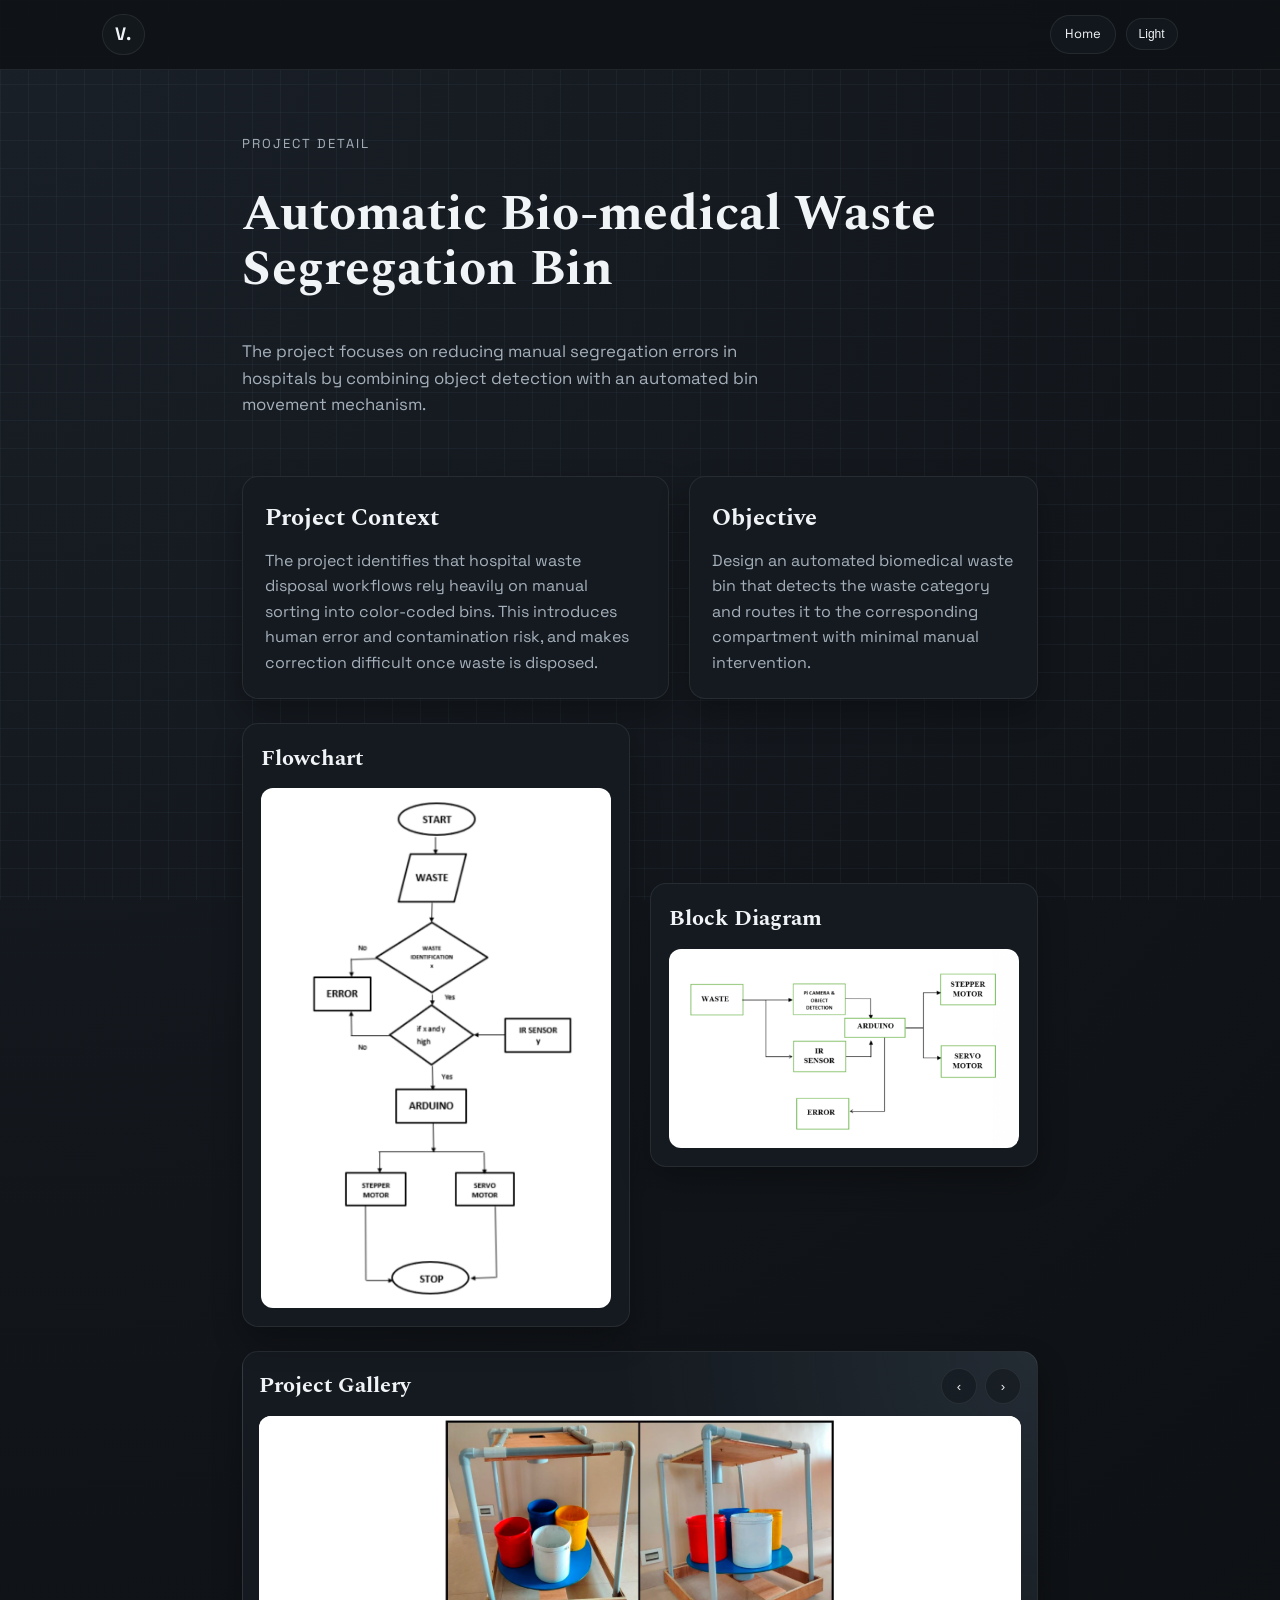
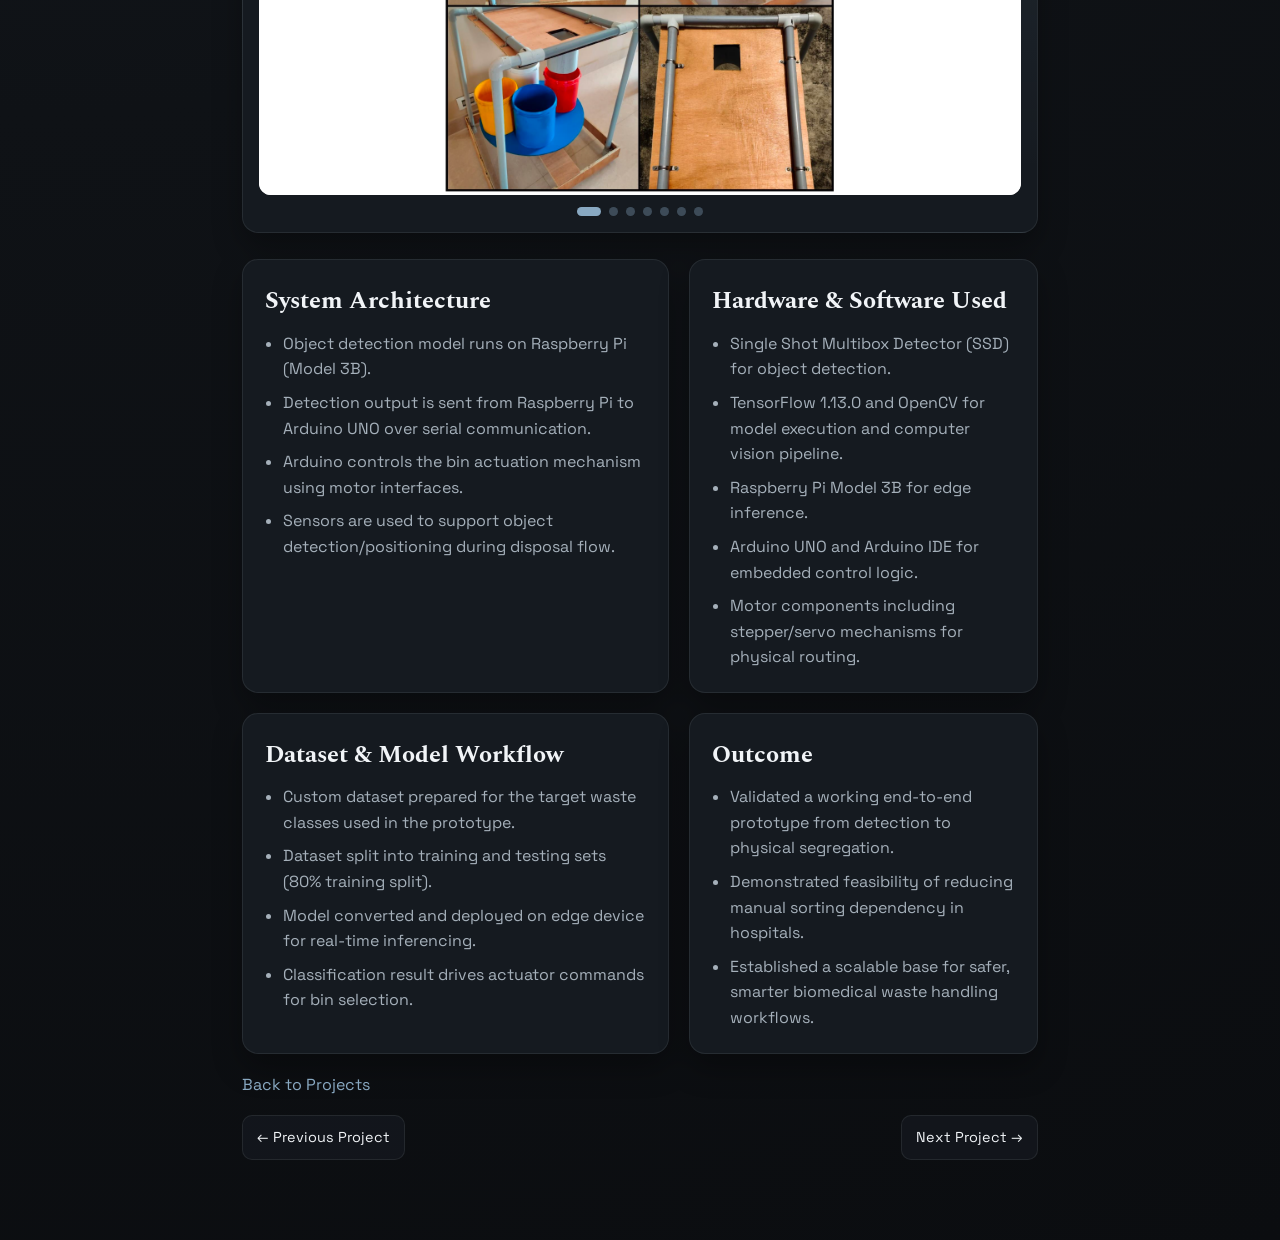
==== project-biomedical-waste.html @ ebedcdfe "Update image sources in biomedical waste project" ====
<!DOCTYPE html>
<html lang="en">
  <head>
    <meta charset="UTF-8" />
    <meta name="viewport" content="width=device-width, initial-scale=1" />
    <title>Automatic Bio-medical Waste Segregation Bin | Vyshak S P</title>
    <link rel="preconnect" href="https://fonts.googleapis.com" />
    <link rel="preconnect" href="https://fonts.gstatic.com" crossorigin />
    <link
      href="https://fonts.googleapis.com/css2?family=Space+Grotesk:wght@300;400;500;600;700&family=Spectral:wght@400;500;600&display=swap"
      rel="stylesheet"
    />
    <link rel="icon" type="image/svg+xml" href="favicon.svg?v=3" />
    <link rel="icon" type="image/png" href="favicon.png?v=3" />
    <link rel="stylesheet" href="styles.css" />
    <style>
      main {
        max-width: 1000px;
        margin: 0 auto;
      }

      .project-header {
        margin-top: 24px;
        display: grid;
        gap: 14px;
      }

      .project-nav-actions {
        display: flex;
        align-items: center;
        gap: 10px;
      }

      .project-home-btn {
        padding: 8px 14px;
        border-radius: 999px;
        border: 1px solid var(--line);
        background: rgba(21, 26, 32, 0.7);
        color: var(--ink);
        font-size: 13px;
      }

      .project-header h1 {
        font-family: "Spectral", serif;
        font-size: clamp(2rem, 4vw, 3.1rem);
        line-height: 1.12;
      }

      .project-grid {
        margin-top: 26px;
        display: grid;
        grid-template-columns: 1.1fr 0.9fr;
        gap: 20px;
      }

      .carousel-wrap {
        margin-top: 24px;
        background: var(--surface);
        border: 1px solid var(--line);
        border-radius: 16px;
        padding: 16px;
        box-shadow: 0 14px 30px rgba(0, 0, 0, 0.3);
        background-image: radial-gradient(circle at top right, rgba(137, 169, 194, 0.12), transparent 45%);
      }

      .carousel-head {
        display: flex;
        justify-content: space-between;
        align-items: center;
        gap: 10px;
        margin-bottom: 12px;
      }

      .carousel-head h2 {
        font-family: "Spectral", serif;
        font-size: 1.4rem;
      }

      .carousel-controls {
        display: flex;
        gap: 8px;
      }

      .carousel-btn {
        width: 36px;
        height: 36px;
        border-radius: 999px;
        border: 1px solid var(--line);
        background: rgba(21, 26, 32, 0.7);
        color: var(--ink);
        cursor: pointer;
        backdrop-filter: blur(6px);
      }

      .carousel-viewport {
        position: relative;
        overflow: hidden;
        border-radius: 12px;
        aspect-ratio: 968 / 482;
        background: #ffffff;
      }

      .carousel-track {
        display: flex;
        transition: transform 0.35s ease;
        will-change: transform;
        height: 100%;
      }

      .carousel-slide {
        min-width: 100%;
        margin: 0;
        height: 100%;
        background: #ffffff;
      }

      .carousel-slide img {
        width: 100%;
        height: 100%;
        display: block;
        object-fit: contain;
      }

      .carousel-dots {
        display: flex;
        justify-content: center;
        gap: 8px;
        margin-top: 12px;
      }

      .carousel-dot {
        width: 9px;
        height: 9px;
        border-radius: 999px;
        border: 0;
        background: rgba(137, 169, 194, 0.35);
        cursor: pointer;
      }

      .carousel-dot.is-active {
        width: 24px;
        background: var(--accent);
      }

      .project-panel {
        background: var(--surface);
        border: 1px solid var(--line);
        border-radius: 16px;
        padding: 22px;
        box-shadow: 0 14px 30px rgba(0, 0, 0, 0.3);
      }

      .project-panel h2 {
        font-family: "Spectral", serif;
        font-size: 1.5rem;
        margin-bottom: 10px;
      }

      .project-panel p,
      .project-panel li {
        color: var(--muted);
      }

      .project-panel ul {
        padding-left: 18px;
        display: grid;
        gap: 8px;
      }

      .diagram-wrap {
        margin-top: 24px;
        display: grid;
        grid-template-columns: 1fr 1fr;
        gap: 20px;
        align-items: start;
      }

      .diagram-card {
        background: var(--surface);
        border: 1px solid var(--line);
        border-radius: 16px;
        padding: 18px;
        box-shadow: 0 14px 30px rgba(0, 0, 0, 0.3);
      }

      .diagram-card.block-card {
        align-self: center;
      }

      .diagram-card h2 {
        font-family: "Spectral", serif;
        font-size: 1.35rem;
        margin-bottom: 12px;
      }

      .diagram-image {
        margin: 0;
        border-radius: 12px;
        overflow: hidden;
        border: 1px solid var(--line);
        background: #ffffff;
      }

      .diagram-image img {
        width: 100%;
        display: block;
        height: auto;
        object-fit: contain;
      }

      .back-link {
        display: inline-flex;
        margin-top: 18px;
        color: var(--accent);
      }

      .project-pager {
        margin-top: 18px;
        display: flex;
        justify-content: space-between;
        gap: 10px;
        flex-wrap: wrap;
      }

      .pager-btn {
        display: inline-flex;
        align-items: center;
        justify-content: center;
        padding: 10px 14px;
        border-radius: 10px;
        border: 1px solid var(--line);
        background: rgba(21, 26, 32, 0.72);
        color: var(--ink);
        font-size: 0.9rem;
      }

      body.light-theme .carousel-btn {
        background: #f3f8fd;
      }

      body.light-theme .project-home-btn {
        background: #f3f8fd;
        color: #1c2733;
      }

      body.light-theme .pager-btn {
        background: #f3f8fd;
        color: #1c2733;
      }

      @media (max-width: 900px) {
        .project-grid {
          grid-template-columns: 1fr;
        }

        .diagram-wrap {
          grid-template-columns: 1fr;
        }

        .diagram-card.block-card {
          align-self: auto;
        }
      }
    </style>
  </head>
  <body>
    <header class="site-header">
      <nav class="navbar">
        <a class="logo" href="index.html#projects" aria-label="Back to projects">V.</a>
        <div class="project-nav-actions">
          <a class="project-home-btn" href="index.html#home">Home</a>
          <button id="theme-toggle" class="theme-toggle" type="button" aria-label="Toggle theme">Light</button>
        </div>
      </nav>
    </header>

    <main>
      <section class="project-header">
        <p class="eyebrow">Project Detail</p>
        <h1>Automatic Bio-medical Waste Segregation Bin</h1>
        <p class="tagline">
          The project focuses on reducing manual segregation errors in hospitals
          by combining object detection with an automated bin movement mechanism.
        </p>
      </section>

      <section class="project-grid">
        <article class="project-panel">
          <h2>Project Context</h2>
          <p>
            The project identifies that hospital waste disposal workflows rely heavily on manual sorting
            into color-coded bins. This introduces human error and contamination risk, and makes
            correction difficult once waste is disposed.
          </p>
        </article>

        <article class="project-panel">
          <h2>Objective</h2>
          <p>
            Design an automated biomedical waste bin that detects the waste category and routes it to
            the corresponding compartment with minimal manual intervention.
          </p>
        </article>
      </section>

      <section class="diagram-wrap" aria-label="Flowchart and block diagram">
        <article class="diagram-card">
          <h2>Flowchart</h2>
          <figure class="diagram-image">
            <img src="flowchart.png" alt="Flowchart of biomedical waste segregation workflow" />
          </figure>
        </article>

        <article class="diagram-card block-card">
          <h2>Block Diagram</h2>
          <figure class="diagram-image">
            <img src="blockdiagram.png" alt="Block diagram of biomedical waste segregation system" />
          </figure>
        </article>
      </section>

      <section class="carousel-wrap" aria-label="Project photo carousel">
        <div class="carousel-head">
          <h2>Project Gallery</h2>
          <div class="carousel-controls">
            <button class="carousel-btn" id="carousel-prev" type="button" aria-label="Previous photo">
              &#8249;
            </button>
            <button class="carousel-btn" id="carousel-next" type="button" aria-label="Next photo">
              &#8250;
            </button>
          </div>
        </div>
        <div class="carousel-viewport">
          <div class="carousel-track" id="carousel-track">
            <figure class="carousel-slide">
              <img src="img1.png" alt="Biomedical waste segregation project image 1" />
            </figure>
            <figure class="carousel-slide">
              <img src="img2.png" alt="Biomedical waste segregation project image 2" />
            </figure>
            <figure class="carousel-slide">
              <img src="img3.png" alt="Biomedical waste segregation project image 3" />
            </figure>
            <figure class="carousel-slide">
              <img src="img4.png" alt="Biomedical waste segregation project image 4" />
            </figure>
            <figure class="carousel-slide">
              <img src="img5.png" alt="Biomedical waste segregation project image 5" />
            </figure>
            <figure class="carousel-slide">
              <img src="img6.png" alt="Biomedical waste segregation project image 6" />
            </figure>
            <figure class="carousel-slide">
              <img src="img7.png" alt="Biomedical waste segregation project image 7" />
            </figure>
          </div>
        </div>
        <div class="carousel-dots" id="carousel-dots"></div>
      </section>

      <section class="project-grid">

        <article class="project-panel">
          <h2>System Architecture</h2>
          <ul>
            <li>Object detection model runs on Raspberry Pi (Model 3B).</li>
            <li>Detection output is sent from Raspberry Pi to Arduino UNO over serial communication.</li>
            <li>Arduino controls the bin actuation mechanism using motor interfaces.</li>
            <li>Sensors are used to support object detection/positioning during disposal flow.</li>
          </ul>
        </article>

        <article class="project-panel">
          <h2>Hardware & Software Used</h2>
          <ul>
            <li>Single Shot Multibox Detector (SSD) for object detection.</li>
            <li>TensorFlow 1.13.0 and OpenCV for model execution and computer vision pipeline.</li>
            <li>Raspberry Pi Model 3B for edge inference.</li>
            <li>Arduino UNO and Arduino IDE for embedded control logic.</li>
            <li>Motor components including stepper/servo mechanisms for physical routing.</li>
          </ul>
        </article>

        <article class="project-panel">
          <h2>Dataset & Model Workflow</h2>
          <ul>
            <li>Custom dataset prepared for the target waste classes used in the prototype.</li>
            <li>Dataset split into training and testing sets (80% training split).</li>
            <li>Model converted and deployed on edge device for real-time inferencing.</li>
            <li>Classification result drives actuator commands for bin selection.</li>
          </ul>
        </article>

        <article class="project-panel">
          <h2>Outcome</h2>
          <ul>
            <li>Validated a working end-to-end prototype from detection to physical segregation.</li>
            <li>Demonstrated feasibility of reducing manual sorting dependency in hospitals.</li>
            <li>Established a scalable base for safer, smarter biomedical waste handling workflows.</li>
          </ul>
        </article>
      </section>

      <a class="back-link" href="index.html#projects">Back to Projects</a>
      <div class="project-pager">
        <a class="pager-btn" href="index.html#projects">&#8592; Previous Project</a>
        <a class="pager-btn" href="project-single-window-portal.html">Next Project &#8594;</a>
      </div>
    </main>
    <script>
      const root = document.body;
      const themeToggle = document.getElementById("theme-toggle");
      const storageKey = "site-theme";
      const savedTheme = localStorage.getItem(storageKey);

      if (savedTheme === "light") {
        root.classList.add("light-theme");
      }

      function updateThemeLabel() {
        const isLight = root.classList.contains("light-theme");
        themeToggle.textContent = isLight ? "Dark" : "Light";
      }

      themeToggle.addEventListener("click", () => {
        root.classList.toggle("light-theme");
        localStorage.setItem(storageKey, root.classList.contains("light-theme") ? "light" : "dark");
        updateThemeLabel();
      });

      updateThemeLabel();

      const track = document.getElementById("carousel-track");
      const viewport = document.querySelector(".carousel-viewport");
      const slides = Array.from(track.children);
      const dotsRoot = document.getElementById("carousel-dots");
      const prevBtn = document.getElementById("carousel-prev");
      const nextBtn = document.getElementById("carousel-next");
      let index = 0;
      let autoTimer;
      const AUTOPLAY_MS = 3200;

      slides.forEach((_, i) => {
        const dot = document.createElement("button");
        dot.className = "carousel-dot" + (i === 0 ? " is-active" : "");
        dot.type = "button";
        dot.setAttribute("aria-label", "Go to slide " + (i + 1));
        dot.addEventListener("click", () => goTo(i));
        dotsRoot.appendChild(dot);
      });

      const dots = Array.from(dotsRoot.children);

      function goTo(i) {
        index = (i + slides.length) % slides.length;
        track.style.transform = "translateX(" + index * -100 + "%)";
        dots.forEach((d, di) => d.classList.toggle("is-active", di === index));
      }

      prevBtn.addEventListener("click", () => goTo(index - 1));
      nextBtn.addEventListener("click", () => goTo(index + 1));

      function stopAutoplay() {
        if (autoTimer) {
          clearInterval(autoTimer);
          autoTimer = null;
        }
      }

      function startAutoplay() {
        stopAutoplay();
        autoTimer = setInterval(() => goTo(index + 1), AUTOPLAY_MS);
      }

      viewport.addEventListener("mouseenter", stopAutoplay);
      viewport.addEventListener("mouseleave", startAutoplay);
      viewport.addEventListener("touchstart", stopAutoplay, { passive: true });
      viewport.addEventListener("touchend", startAutoplay, { passive: true });
      document.addEventListener("visibilitychange", () => {
        if (document.hidden) {
          stopAutoplay();
        } else {
          startAutoplay();
        }
      });

      startAutoplay();
    </script>
  </body>
</html>
---- styles.css ----
:root {
  color-scheme: dark;
  --bg: #0f1216;
  --surface: #151a20;
  --ink: #f1f4f7;
  --muted: #a5b0ba;
  --accent: #89a9c2;
  --accent-soft: #1f2832;
  --line: rgba(241, 244, 247, 0.08);
  --shadow: 0 22px 60px rgba(0, 0, 0, 0.45);
  --radius: 20px;
}

* {
  box-sizing: border-box;
  margin: 0;
  padding: 0;
}

html {
  scroll-padding-top: 40px;
}

body {
  font-family: "Space Grotesk", sans-serif;
  background: radial-gradient(circle at top left, #1a2028 0%, #0f1216 55%, #0b0d10 100%);
  color: var(--ink);
  line-height: 1.6;
}

body::before {
  content: "";
  position: fixed;
  inset: 0;
  background-image: linear-gradient(rgba(137, 169, 194, 0.06) 1px, transparent 1px),
    linear-gradient(90deg, rgba(137, 169, 194, 0.06) 1px, transparent 1px);
  background-size: 28px 28px;
  pointer-events: none;
  z-index: -1;
}

a {
  color: inherit;
  text-decoration: none;
}

img {
  max-width: 100%;
  height: auto;
}

.site-header {
  position: sticky;
  top: 0;
  z-index: 10;
  background: rgba(15, 18, 22, 0.85);
  backdrop-filter: blur(14px);
  border-bottom: 1px solid var(--line);
}

.navbar {
  display: flex;
  align-items: center;
  justify-content: space-between;
  padding: 14px 8vw;
  gap: 16px;
}

.logo {
  font-weight: 700;
  font-size: 18px;
  letter-spacing: 1px;
  padding: 5px 12px;
  border: 1px solid var(--line);
  border-radius: 999px;
  background: rgba(21, 26, 32, 0.9);
}

.nav-actions {
  display: flex;
  align-items: center;
  gap: 10px;
}

.nav-links {
  display: flex;
  gap: 18px;
  font-size: 13px;
  color: var(--muted);
}

.nav-links a {
  padding: 4px 8px;
  border-radius: 8px;
  transition: color 0.2s ease;
}

.nav-links a:hover {
  color: var(--ink);
}

.nav-links a.is-active {
  color: var(--ink);
  background: rgba(137, 169, 194, 0.18);
  box-shadow: 0 6px 18px rgba(0, 0, 0, 0.18);
}

.nav-cta {
  padding: 8px 14px;
  border-radius: 999px;
  background: #f1f4f7;
  color: #0f1216;
  font-size: 13px;
}

.nav-cta.is-active {
  box-shadow: 0 0 0 2px rgba(137, 169, 194, 0.45), 0 8px 20px rgba(0, 0, 0, 0.3);
}

.menu-toggle {
  display: none;
  width: 42px;
  height: 42px;
  border-radius: 12px;
  border: 1px solid var(--line);
  background: rgba(21, 26, 32, 0.7);
  color: var(--ink);
  padding: 0;
  cursor: pointer;
  align-items: center;
  justify-content: center;
  flex-direction: column;
  gap: 5px;
}

.menu-toggle .bar {
  width: 18px;
  height: 2px;
  border-radius: 99px;
  background: currentColor;
}

.navbar.menu-open .menu-toggle .bar:nth-child(1) {
  transform: translateY(7px) rotate(45deg);
}

.navbar.menu-open .menu-toggle .bar:nth-child(2) {
  opacity: 0;
}

.navbar.menu-open .menu-toggle .bar:nth-child(3) {
  transform: translateY(-7px) rotate(-45deg);
}

.theme-toggle {
  padding: 8px 12px;
  border-radius: 999px;
  border: 1px solid var(--line);
  background: rgba(21, 26, 32, 0.7);
  color: var(--ink);
  font-size: 12px;
  cursor: pointer;
}

main {
  padding: 40px 8vw 80px;
}

.hero {
  grid-template-columns: repeat(2, minmax(0, 1fr));
  gap: 48px;
  align-items: center;
  min-height: 70vh;
  padding-top: 40px;
  display: grid;
}

.eyebrow {
  font-size: 13px;
  text-transform: uppercase;
  letter-spacing: 2px;
  color: var(--muted);
  margin-bottom: 18px;
}

.hero h1 {
  font-size: clamp(2.6rem, 4vw, 3.8rem);
  line-height: 1.1;
  font-weight: 600;
}

.hero h1 span {
  display: block;
  font-size: 1.1rem;
  font-weight: 400;
  color: var(--muted);
  margin-top: 14px;
}

.tagline {
  margin: 26px 0 32px;
  font-size: 1.05rem;
  color: var(--muted);
  max-width: 520px;
}

.cta-row {
  display: flex;
  gap: 14px;
  margin-bottom: 32px;
}

.primary-btn,
.ghost-btn {
  padding: 12px 22px;
  border-radius: 12px;
  font-weight: 500;
  transition: transform 0.2s ease, box-shadow 0.2s ease;
}

.primary-btn {
  background: var(--accent);
  color: #0f1216;
  box-shadow: 0 14px 32px rgba(137, 169, 194, 0.25);
}

.primary-btn:hover,
.ghost-btn:hover {
  transform: translateY(-2px);
}

.ghost-btn {
  border: 1px solid var(--line);
  background: rgba(21, 26, 32, 0.7);
  color: var(--ink);
}

.hero-metrics {
  display: grid;
  grid-template-columns: repeat(3, minmax(0, 1fr));
  gap: 18px;
  margin-top: 24px;
}

.hero-metrics > div {
  padding: 16px 18px;
  border-radius: 16px;
  background: rgba(21, 26, 32, 0.85);
  border: 1px solid var(--line);
  box-shadow: 0 12px 26px rgba(0, 0, 0, 0.35);
}

.hero-metrics h3 {
  font-size: 1.3rem;
  margin-bottom: 6px;
}

.hero-metrics p {
  font-size: 0.88rem;
  color: var(--muted);
}

.hero-visual {
  position: relative;
  display: grid;
  place-items: center;
}

.hero-photo {
  width: min(420px, 90%);
  aspect-ratio: 3 / 4;
  border-radius: 36px;
  overflow: hidden;
  position: relative;
  z-index: 1;
  box-shadow: var(--shadow);
  border: 1px solid var(--line);
  animation: float 6s ease-in-out infinite;
}

.hero-photo::after {
  content: "";
  position: absolute;
  inset: 0;
  background: linear-gradient(180deg, rgba(15, 18, 22, 0) 35%, rgba(15, 18, 22, 0.55) 100%);
  pointer-events: none;
}

.hero-photo img {
  width: 100%;
  height: 100%;
  object-fit: cover;
  display: block;
  filter: saturate(1.05);
}

.hero-grid {
  position: absolute;
  inset: 0;
  border-radius: 40px;
  border: 1px dashed rgba(137, 169, 194, 0.25);
  transform: rotate(-3deg);
}

.section {
  margin-top: 90px;
  padding-top: 22px;
  border-top: 1px solid rgba(137, 169, 194, 0.08);
}

section[id] {
  scroll-margin-top: 40px;
}

.section-title {
  display: flex;
  flex-direction: column;
  gap: 10px;
  margin-bottom: 32px;
  position: relative;
}

.section-title p {
  text-transform: uppercase;
  letter-spacing: 2px;
  font-size: 12px;
  color: var(--muted);
}

.section-title h2 {
  font-family: "Spectral", serif;
  font-size: clamp(1.8rem, 2.7vw, 2.5rem);
}

.section-title::after {
  content: "";
  width: 80px;
  height: 3px;
  border-radius: 999px;
  background: linear-gradient(90deg, var(--accent), transparent);
}

.about-content {
  display: grid;
  gap: 20px;
  max-width: 760px;
  color: var(--muted);
}

.timeline {
  display: grid;
  gap: 18px;
}

.timeline-item {
  padding: 18px 22px;
  border-radius: 16px;
  background: var(--surface);
  border: 1px solid var(--line);
}

.timeline-item h3 {
  font-size: 1.1rem;
}

.timeline-item p {
  color: var(--muted);
}

.timeline-item span {
  font-size: 0.9rem;
  color: var(--muted);
}

.cards {
  display: grid;
  grid-template-columns: repeat(auto-fit, minmax(240px, 1fr));
  gap: 20px;
}

.card {
  background: var(--surface);
  padding: 24px;
  border-radius: var(--radius);
  border: 1px solid var(--line);
  box-shadow: 0 14px 30px rgba(0, 0, 0, 0.35);
  display: grid;
  gap: 14px;
  transition: transform 0.25s ease, box-shadow 0.25s ease;
  position: relative;
  overflow: hidden;
}

.card.highlight {
  border-color: var(--line);
}

.card::before {
  content: "";
  position: absolute;
  top: 0;
  left: 0;
  width: 100%;
  height: 4px;
  background: linear-gradient(90deg, rgba(137, 169, 194, 0.8), transparent);
}

.card:hover {
  transform: translateY(-6px);
  box-shadow: 0 22px 40px rgba(0, 0, 0, 0.4);
}

.card-subtitle {
  color: var(--muted);
  font-size: 0.95rem;
}

.card ul {
  display: grid;
  gap: 10px;
  padding-left: 18px;
  color: var(--muted);
}

.skills-grid {
  display: grid;
  grid-template-columns: repeat(auto-fit, minmax(260px, 1fr));
  gap: 28px;
}

.skill-group h3 {
  margin-bottom: 16px;
}

.skill {
  display: grid;
  gap: 8px;
  margin-bottom: 14px;
}

.skill span {
  font-size: 0.9rem;
}

.bar {
  width: 100%;
  height: 8px;
  border-radius: 999px;
  background: rgba(137, 169, 194, 0.18);
  overflow: hidden;
}

.bar span {
  display: block;
  height: 100%;
  background: linear-gradient(90deg, #89a9c2, #d0e3f3);
  border-radius: 999px;
}

.skill-chip {
  padding: 10px 16px;
  border-radius: 999px;
  border: 1px solid var(--line);
  background: rgba(21, 26, 32, 0.7);
  margin-bottom: 10px;
  display: inline-flex;
  align-items: center;
}

.tags {
  display: flex;
  gap: 10px;
  flex-wrap: wrap;
}

.tags span {
  background: rgba(137, 169, 194, 0.16);
  color: var(--accent);
  padding: 6px 12px;
  border-radius: 999px;
  font-size: 0.8rem;
}

.project-link {
  display: inline-flex;
  justify-content: center;
  align-items: center;
  width: fit-content;
  margin-top: 6px;
  padding: 8px 12px;
  border-radius: 10px;
  border: 1px solid var(--line);
  background: rgba(21, 26, 32, 0.72);
  color: var(--ink);
  font-size: 0.86rem;
  font-weight: 500;
}

.project-link:hover {
  transform: translateY(-1px);
}

.achievements .achievement-grid {
  display: grid;
  grid-template-columns: repeat(auto-fit, minmax(220px, 1fr));
  gap: 16px;
}

.achievement {
  padding: 18px 20px;
  background: var(--surface);
  border-radius: 14px;
  border: 1px solid var(--line);
  transition: transform 0.25s ease, box-shadow 0.25s ease;
  position: relative;
  overflow: hidden;
  text-align: center;
  display: grid;
  place-items: center;
}

.achievement::after {
  content: "";
  position: absolute;
  inset: 0;
  background: radial-gradient(circle at top right, rgba(137, 169, 194, 0.15), transparent 55%);
  pointer-events: none;
}

.achievement:hover {
  transform: translateY(-4px);
  box-shadow: 0 18px 36px rgba(0, 0, 0, 0.45);
}

.contact-card {
  display: grid;
  grid-template-columns: repeat(auto-fit, minmax(240px, 1fr));
  gap: 20px;
  padding: 26px;
  border-radius: var(--radius);
  background: var(--surface);
  border: 1px solid var(--line);
  box-shadow: 0 16px 40px rgba(0, 0, 0, 0.45);
}

.contact-card > div {
  display: grid;
  align-content: start;
  gap: 6px;
}

.contact-card a {
  color: var(--accent);
}

.contact-card .download-btn {
  display: inline-flex;
  margin-top: 12px;
  color: #0f1216;
}

.contact-note {
  background: rgba(137, 169, 194, 0.12);
  padding: 18px;
  border-radius: 16px;
}

.site-footer {
  padding: 30px 8vw 50px;
  color: var(--muted);
  font-size: 0.9rem;
}

body.light-theme {
  color-scheme: light;
  --bg: #eef3fa;
  --surface: #ffffff;
  --ink: #1c2733;
  --muted: #596b7d;
  --accent: #5f8fb7;
  --accent-soft: #d7e5f2;
  --line: rgba(28, 39, 51, 0.12);
  --shadow: 0 18px 44px rgba(18, 30, 42, 0.14);
  background: radial-gradient(circle at top left, #d6e5f3 0%, #eef3fa 60%, #f7faff 100%);
}

body.light-theme::before {
  background-image: linear-gradient(rgba(28, 39, 51, 0.045) 1px, transparent 1px),
    linear-gradient(90deg, rgba(28, 39, 51, 0.045) 1px, transparent 1px);
}

body.light-theme .site-header {
  background: rgba(245, 250, 255, 0.9);
}

body.light-theme .logo {
  background: #ffffff;
}

body.light-theme .nav-cta {
  background: #1f4f78;
  color: #f7fbff;
}

body.light-theme .nav-links a.is-active {
  background: rgba(31, 79, 120, 0.16);
  box-shadow: 0 8px 18px rgba(31, 79, 120, 0.14);
}

body.light-theme .nav-cta.is-active {
  box-shadow: 0 0 0 2px rgba(31, 79, 120, 0.35), 0 8px 20px rgba(31, 79, 120, 0.2);
}

body.light-theme .theme-toggle {
  background: rgba(255, 255, 255, 0.85);
  color: #1c2733;
}

body.light-theme .menu-toggle {
  background: rgba(255, 255, 255, 0.85);
  color: #1c2733;
}

body.light-theme .primary-btn {
  background: #4f81ab;
  color: #ffffff;
  box-shadow: 0 14px 28px rgba(39, 84, 122, 0.24);
}

body.light-theme .contact-card .download-btn {
  color: #ffffff;
}

body.light-theme .ghost-btn {
  background: #ffffff;
}

body.light-theme .skill-chip {
  background: #f6fafe;
}

body.light-theme .bar {
  background: #d7e3f1;
}

body.light-theme .bar span {
  background: linear-gradient(90deg, #2f6ea8, #5e9cd4);
}

body.light-theme .project-link {
  background: #f3f8fd;
}

body.light-theme .hero-photo::after {
  background: linear-gradient(180deg, rgba(238, 243, 250, 0) 35%, rgba(238, 243, 250, 0.45) 100%);
}

body.light-theme .navbar.menu-open .nav-links {
  background: rgba(255, 255, 255, 0.92);
}

body.light-theme .hero-metrics > div {
  background: rgba(255, 255, 255, 0.88);
  border-color: rgba(28, 39, 51, 0.14);
  box-shadow: 0 12px 24px rgba(30, 48, 66, 0.12);
}

@keyframes float {
  0%,
  100% {
    transform: translateY(0);
  }
  50% {
    transform: translateY(-10px);
  }
}

@keyframes fadeUp {
  0% {
    opacity: 0;
    transform: translateY(24px);
  }
  100% {
    opacity: 1;
    transform: translateY(0);
  }
}

@keyframes slideIn {
  0% {
    opacity: 0;
    transform: translateX(28px);
  }
  100% {
    opacity: 1;
    transform: translateX(0);
  }
}

.animate-section {
  animation: fadeUp 0.9s ease both;
}

.hero-content {
  animation: fadeUp 0.9s ease both;
}

.hero-visual {
  animation: slideIn 1.1s ease both;
}

.animate-section:nth-of-type(1) {
  animation-delay: 0.05s;
}

.animate-section:nth-of-type(2) {
  animation-delay: 0.15s;
}

.animate-section:nth-of-type(3) {
  animation-delay: 0.25s;
}

.animate-section:nth-of-type(4) {
  animation-delay: 0.35s;
}

.animate-section:nth-of-type(5) {
  animation-delay: 0.45s;
}

.animate-section:nth-of-type(6) {
  animation-delay: 0.55s;
}

.animate-section:nth-of-type(7) {
  animation-delay: 0.65s;
}

.animate-section:nth-of-type(8) {
  animation-delay: 0.75s;
}

.animate-section:nth-of-type(9) {
  animation-delay: 0.85s;
}

.animate-section:nth-of-type(10) {
  animation-delay: 0.95s;
}

@media (prefers-reduced-motion: reduce) {
  * {
    animation: none !important;
    transition: none !important;
    scroll-behavior: auto !important;
  }
}

@media (max-width: 960px) {
  .navbar {
    flex-wrap: wrap;
    justify-content: center;
  }

  .nav-links {
    flex-wrap: wrap;
    justify-content: center;
  }

  .nav-actions {
    width: 100%;
    justify-content: center;
  }

  .hero {
    grid-template-columns: 1fr;
  }

  .hero-metrics {
    grid-template-columns: 1fr;
  }

  .hero-photo {
    width: min(360px, 90%);
    margin-top: 20px;
  }
}

@media (max-width: 640px) {
  html {
    scroll-padding-top: 52px;
  }

  section[id] {
    scroll-margin-top: 52px;
  }

  .navbar {
    padding: 12px 6vw;
    justify-content: space-between;
    align-items: center;
    gap: 10px;
  }

  .menu-toggle {
    display: inline-flex;
    align-items: center;
    justify-content: center;
  }

  .nav-links,
  .nav-actions {
    display: none;
    width: 100%;
  }

  .navbar.menu-open .nav-links,
  .navbar.menu-open .nav-actions {
    display: flex;
  }

  .navbar.menu-open .nav-links {
    margin-top: 8px;
    flex-direction: column;
    align-items: stretch;
    gap: 0;
    border: 1px solid var(--line);
    border-radius: 14px;
    overflow: hidden;
    background: rgba(15, 18, 22, 0.7);
  }

  .navbar.menu-open .nav-links a {
    padding: 12px 14px;
    border-bottom: 1px solid var(--line);
  }

  .navbar.menu-open .nav-links a.is-active {
    background: rgba(137, 169, 194, 0.2);
  }

  .navbar.menu-open .nav-links a:last-child {
    border-bottom: 0;
  }

  .navbar.menu-open .nav-actions {
    margin-top: 4px;
    flex-direction: column;
    align-items: stretch;
    justify-content: flex-start;
    gap: 10px;
  }

  .navbar.menu-open .nav-cta,
  .navbar.menu-open .theme-toggle {
    width: 100%;
    justify-content: center;
    text-align: center;
  }

  main {
    padding: 32px 6vw 60px;
  }

  .hero {
    min-height: auto;
    padding-top: 24px;
  }

  .hero h1 {
    font-size: clamp(2.2rem, 9vw, 2.8rem);
  }

  .tagline {
    font-size: 0.98rem;
  }

  .cta-row {
    flex-direction: column;
    align-items: flex-start;
    width: 100%;
  }

  .primary-btn,
  .ghost-btn {
    width: 100%;
    text-align: center;
  }

  .hero-photo {
    width: min(320px, 100%);
  }

  .section {
    margin-top: 70px;
  }

  .section-title h2 {
    font-size: clamp(1.6rem, 6.5vw, 2rem);
  }

  .cards {
    grid-template-columns: 1fr;
  }

  .achievement-grid {
    grid-template-columns: 1fr;
  }

  .contact-card {
    padding: 20px;
  }

  .contact-card .download-btn {
    justify-content: center;
  }
}

@media (max-width: 480px) {
  html {
    scroll-padding-top: 48px;
  }

  section[id] {
    scroll-margin-top: 48px;
  }

  .logo {
    font-size: 16px;
    padding: 4px 10px;
  }

  .navbar.menu-open .nav-links {
    font-size: 12px;
    gap: 10px;
  }

  main {
    padding: 28px 5vw 54px;
  }

  .hero {
    gap: 28px;
  }

  .hero-photo {
    width: min(280px, 100%);
  }

  .hero-metrics > div {
    padding: 14px;
  }

  .contact-card {
    padding: 16px;
  }

  .contact-note {
    padding: 14px;
  }
}
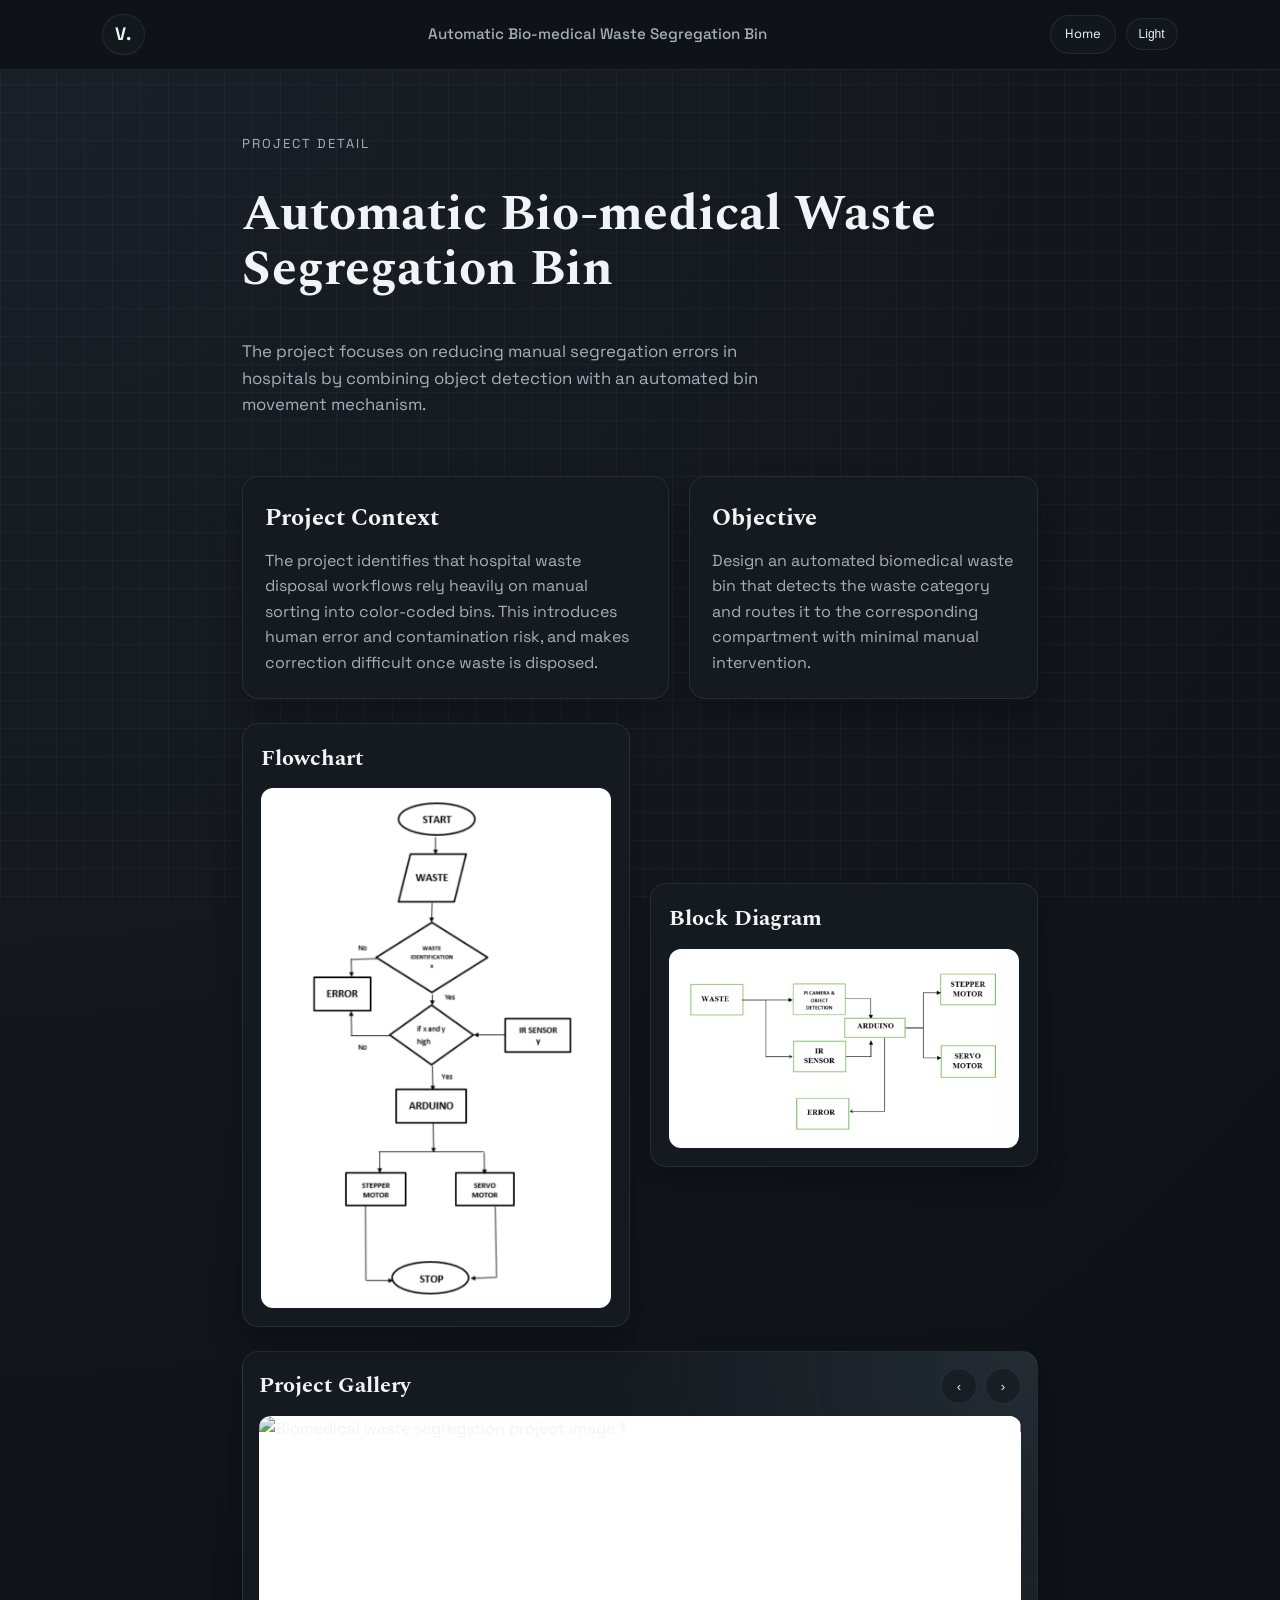
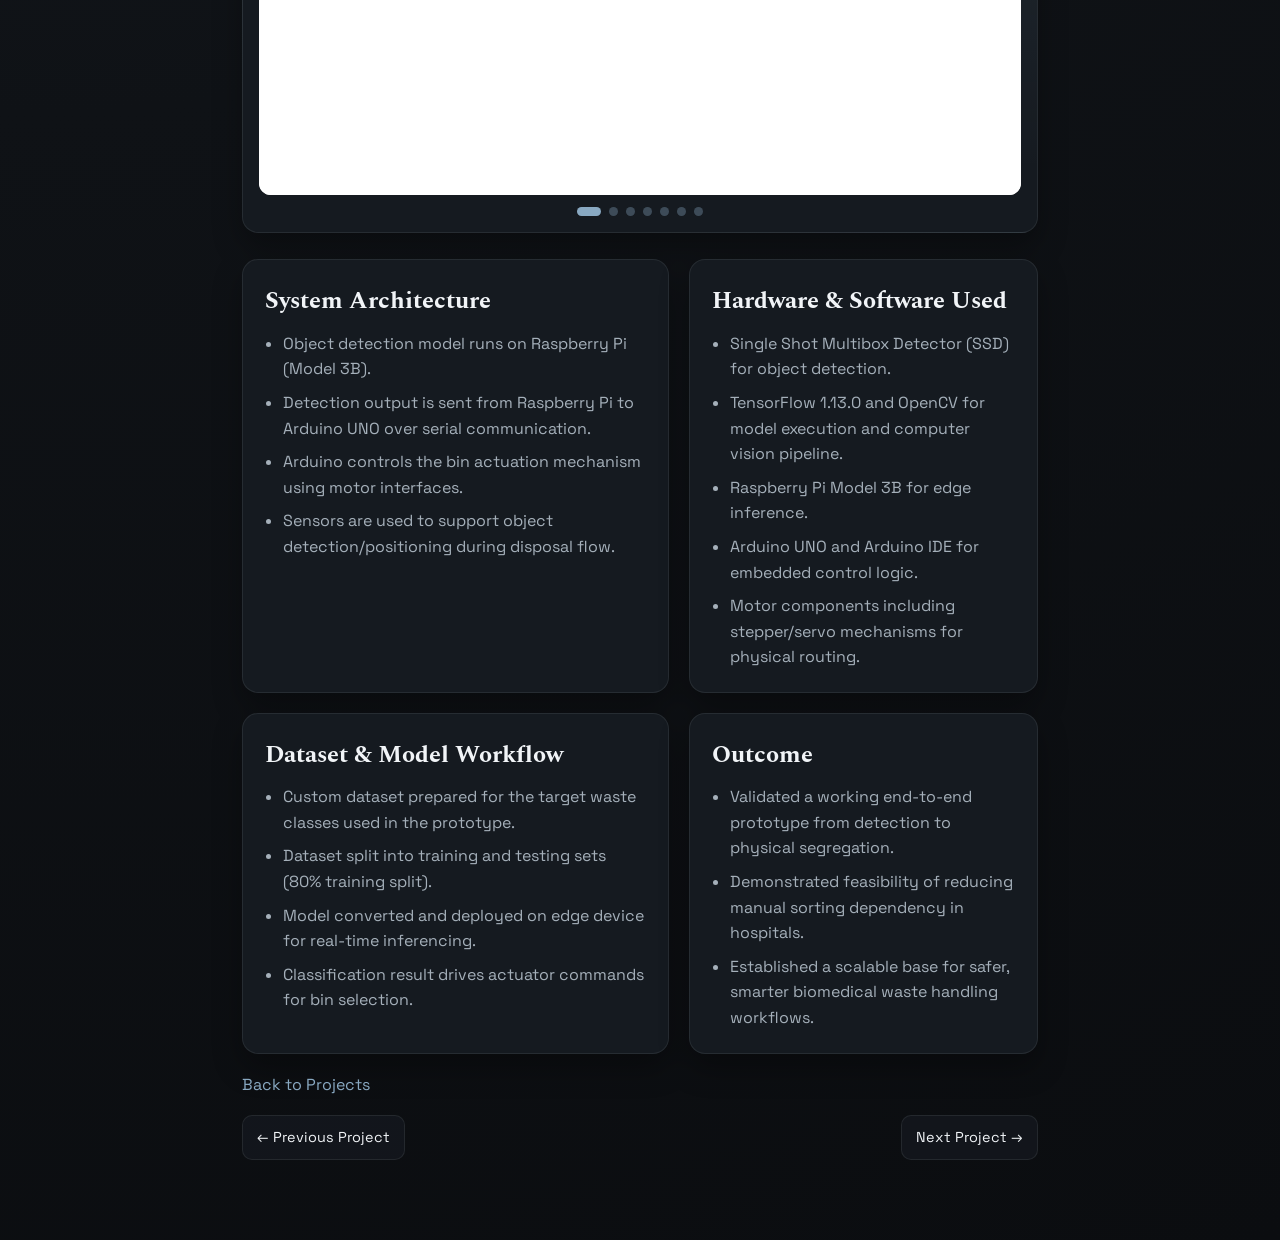
==== commit 271bad21: "Add files via upload" ====
--- a/project-biomedical-waste.html
+++ b/project-biomedical-waste.html
@@ -31,6 +31,12 @@
         gap: 10px;
       }
 
+      .project-nav-title {
+        font-size: 0.95rem;
+        color: var(--muted);
+        font-weight: 500;
+      }
+
       .project-home-btn {
         padding: 8px 14px;
         border-radius: 999px;
@@ -260,6 +266,10 @@
         .diagram-card.block-card {
           align-self: auto;
         }
+
+        .project-nav-title {
+          display: none;
+        }
       }
     </style>
   </head>
@@ -267,6 +277,7 @@
     <header class="site-header">
       <nav class="navbar">
         <a class="logo" href="index.html#projects" aria-label="Back to projects">V.</a>
+        <span class="project-nav-title">Automatic Bio-medical Waste Segregation Bin</span>
         <div class="project-nav-actions">
           <a class="project-home-btn" href="index.html#home">Home</a>
           <button id="theme-toggle" class="theme-toggle" type="button" aria-label="Toggle theme">Light</button>
@@ -334,25 +345,25 @@
         <div class="carousel-viewport">
           <div class="carousel-track" id="carousel-track">
             <figure class="carousel-slide">
-              <img src="img1.png" alt="Biomedical waste segregation project image 1" />
-            </figure>
-            <figure class="carousel-slide">
-              <img src="img2.png" alt="Biomedical waste segregation project image 2" />
-            </figure>
-            <figure class="carousel-slide">
-              <img src="img3.png" alt="Biomedical waste segregation project image 3" />
-            </figure>
-            <figure class="carousel-slide">
-              <img src="img4.png" alt="Biomedical waste segregation project image 4" />
-            </figure>
-            <figure class="carousel-slide">
-              <img src="img5.png" alt="Biomedical waste segregation project image 5" />
-            </figure>
-            <figure class="carousel-slide">
-              <img src="img6.png" alt="Biomedical waste segregation project image 6" />
-            </figure>
-            <figure class="carousel-slide">
-              <img src="img7.png" alt="Biomedical waste segregation project image 7" />
+              <img src="biomedical-photos/img1.png" alt="Biomedical waste segregation project image 1" />
+            </figure>
+            <figure class="carousel-slide">
+              <img src="biomedical-photos/img2.png" alt="Biomedical waste segregation project image 2" />
+            </figure>
+            <figure class="carousel-slide">
+              <img src="biomedical-photos/img3.png" alt="Biomedical waste segregation project image 3" />
+            </figure>
+            <figure class="carousel-slide">
+              <img src="biomedical-photos/img4.png" alt="Biomedical waste segregation project image 4" />
+            </figure>
+            <figure class="carousel-slide">
+              <img src="biomedical-photos/img5.png" alt="Biomedical waste segregation project image 5" />
+            </figure>
+            <figure class="carousel-slide">
+              <img src="biomedical-photos/img6.png" alt="Biomedical waste segregation project image 6" />
+            </figure>
+            <figure class="carousel-slide">
+              <img src="biomedical-photos/img7.png" alt="Biomedical waste segregation project image 7" />
             </figure>
           </div>
         </div>
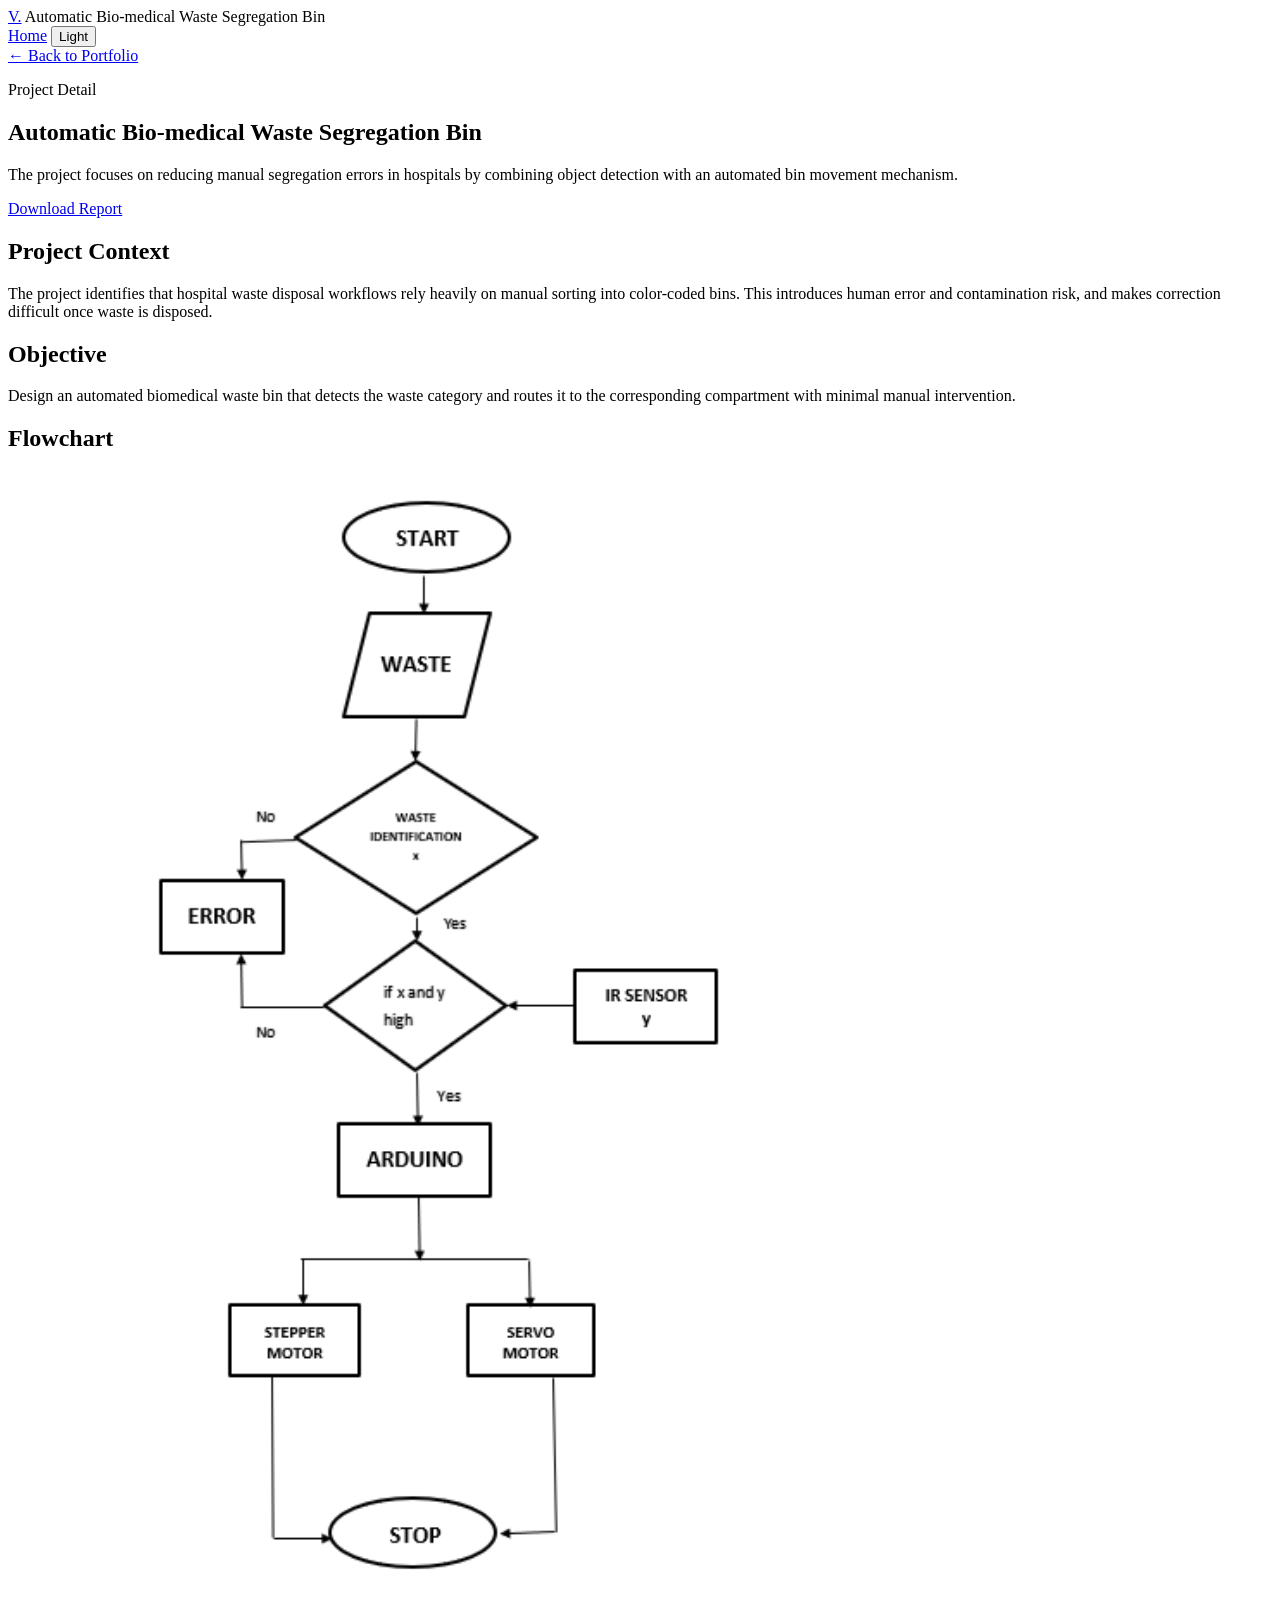
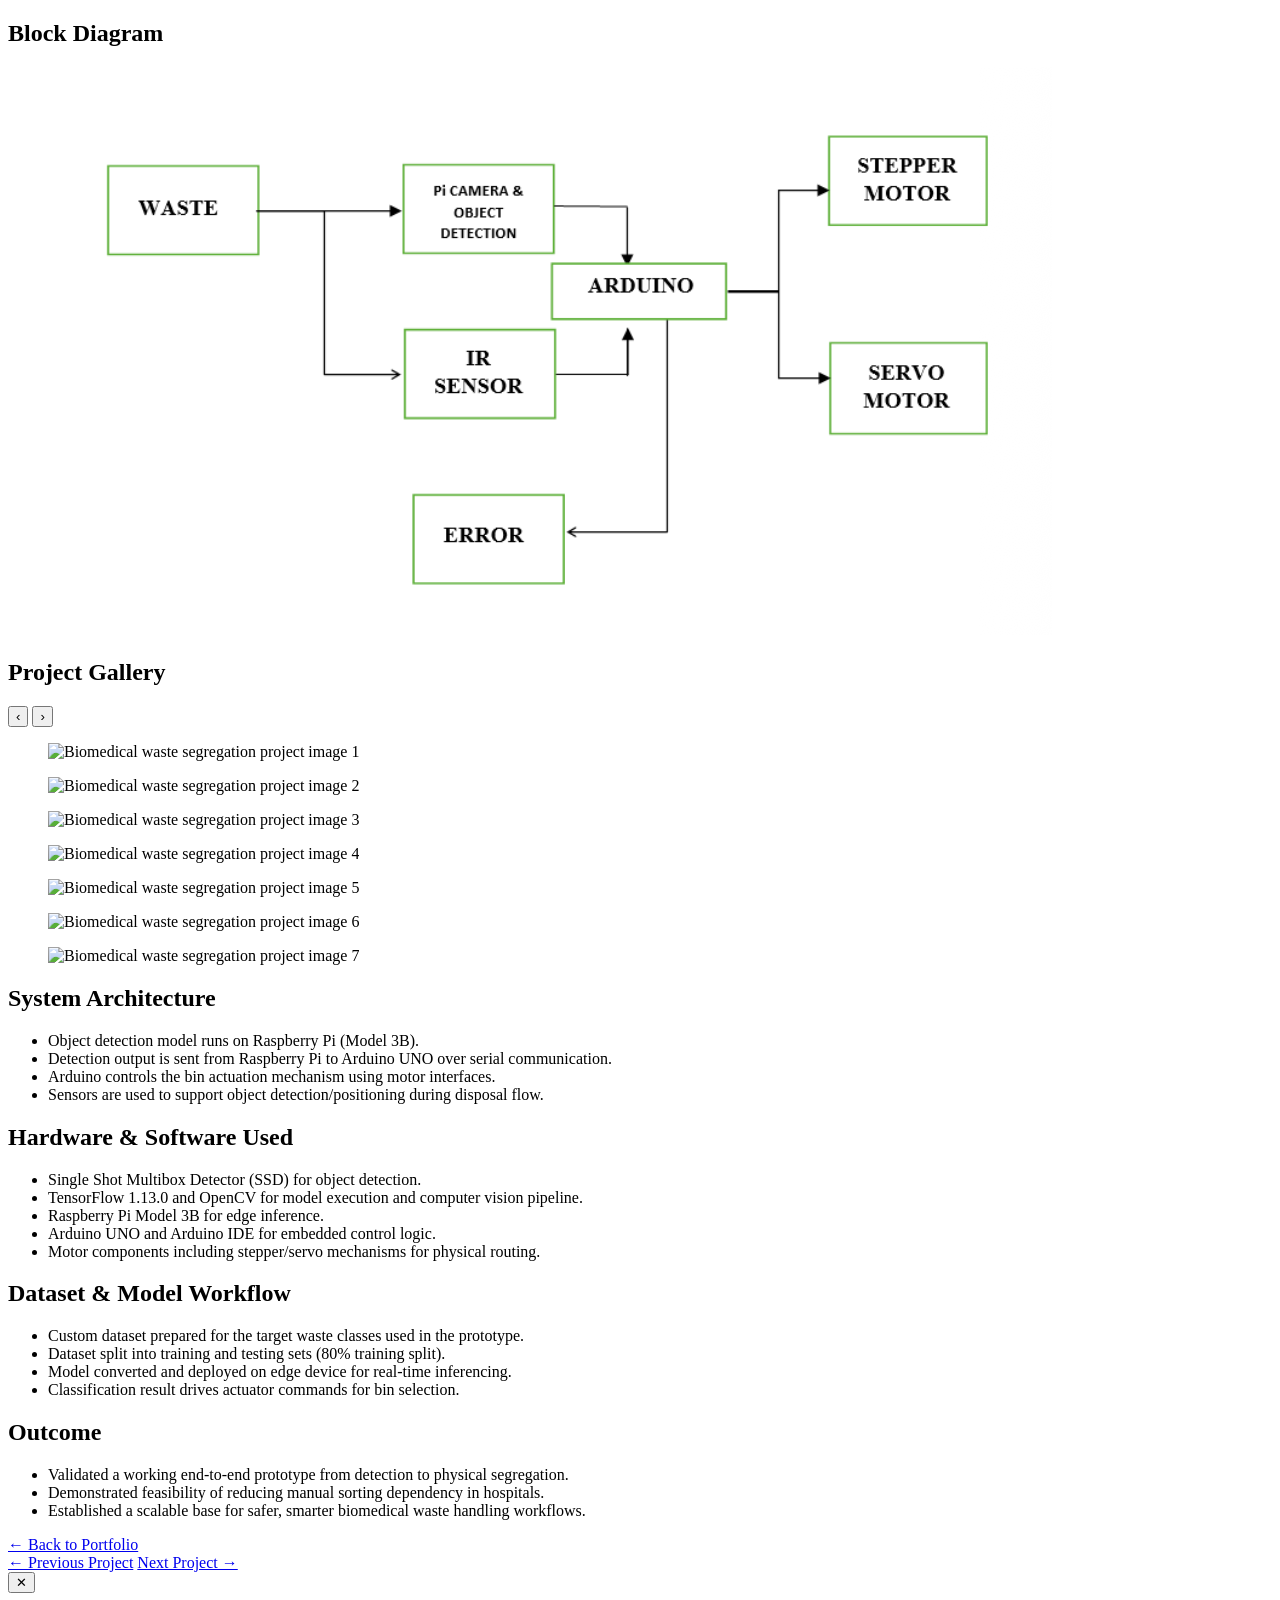
==== commit 07d02292: "Add files via upload" ====
--- a/project-biomedical-waste.html
+++ b/project-biomedical-waste.html
@@ -12,266 +12,7 @@
     />
     <link rel="icon" type="image/svg+xml" href="favicon.svg?v=3" />
     <link rel="icon" type="image/png" href="favicon.png?v=3" />
-    <link rel="stylesheet" href="styles.css" />
-    <style>
-      main {
-        max-width: 1000px;
-        margin: 0 auto;
-      }
-
-      .project-header {
-        margin-top: 24px;
-        display: grid;
-        gap: 14px;
-      }
-
-      .project-nav-actions {
-        display: flex;
-        align-items: center;
-        gap: 10px;
-      }
-
-      .project-nav-title {
-        font-size: 0.95rem;
-        color: var(--muted);
-        font-weight: 500;
-      }
-
-      .project-home-btn {
-        padding: 8px 14px;
-        border-radius: 999px;
-        border: 1px solid var(--line);
-        background: rgba(21, 26, 32, 0.7);
-        color: var(--ink);
-        font-size: 13px;
-      }
-
-      .project-header h1 {
-        font-family: "Spectral", serif;
-        font-size: clamp(2rem, 4vw, 3.1rem);
-        line-height: 1.12;
-      }
-
-      .project-grid {
-        margin-top: 26px;
-        display: grid;
-        grid-template-columns: 1.1fr 0.9fr;
-        gap: 20px;
-      }
-
-      .carousel-wrap {
-        margin-top: 24px;
-        background: var(--surface);
-        border: 1px solid var(--line);
-        border-radius: 16px;
-        padding: 16px;
-        box-shadow: 0 14px 30px rgba(0, 0, 0, 0.3);
-        background-image: radial-gradient(circle at top right, rgba(137, 169, 194, 0.12), transparent 45%);
-      }
-
-      .carousel-head {
-        display: flex;
-        justify-content: space-between;
-        align-items: center;
-        gap: 10px;
-        margin-bottom: 12px;
-      }
-
-      .carousel-head h2 {
-        font-family: "Spectral", serif;
-        font-size: 1.4rem;
-      }
-
-      .carousel-controls {
-        display: flex;
-        gap: 8px;
-      }
-
-      .carousel-btn {
-        width: 36px;
-        height: 36px;
-        border-radius: 999px;
-        border: 1px solid var(--line);
-        background: rgba(21, 26, 32, 0.7);
-        color: var(--ink);
-        cursor: pointer;
-        backdrop-filter: blur(6px);
-      }
-
-      .carousel-viewport {
-        position: relative;
-        overflow: hidden;
-        border-radius: 12px;
-        aspect-ratio: 968 / 482;
-        background: #ffffff;
-      }
-
-      .carousel-track {
-        display: flex;
-        transition: transform 0.35s ease;
-        will-change: transform;
-        height: 100%;
-      }
-
-      .carousel-slide {
-        min-width: 100%;
-        margin: 0;
-        height: 100%;
-        background: #ffffff;
-      }
-
-      .carousel-slide img {
-        width: 100%;
-        height: 100%;
-        display: block;
-        object-fit: contain;
-      }
-
-      .carousel-dots {
-        display: flex;
-        justify-content: center;
-        gap: 8px;
-        margin-top: 12px;
-      }
-
-      .carousel-dot {
-        width: 9px;
-        height: 9px;
-        border-radius: 999px;
-        border: 0;
-        background: rgba(137, 169, 194, 0.35);
-        cursor: pointer;
-      }
-
-      .carousel-dot.is-active {
-        width: 24px;
-        background: var(--accent);
-      }
-
-      .project-panel {
-        background: var(--surface);
-        border: 1px solid var(--line);
-        border-radius: 16px;
-        padding: 22px;
-        box-shadow: 0 14px 30px rgba(0, 0, 0, 0.3);
-      }
-
-      .project-panel h2 {
-        font-family: "Spectral", serif;
-        font-size: 1.5rem;
-        margin-bottom: 10px;
-      }
-
-      .project-panel p,
-      .project-panel li {
-        color: var(--muted);
-      }
-
-      .project-panel ul {
-        padding-left: 18px;
-        display: grid;
-        gap: 8px;
-      }
-
-      .diagram-wrap {
-        margin-top: 24px;
-        display: grid;
-        grid-template-columns: 1fr 1fr;
-        gap: 20px;
-        align-items: start;
-      }
-
-      .diagram-card {
-        background: var(--surface);
-        border: 1px solid var(--line);
-        border-radius: 16px;
-        padding: 18px;
-        box-shadow: 0 14px 30px rgba(0, 0, 0, 0.3);
-      }
-
-      .diagram-card.block-card {
-        align-self: center;
-      }
-
-      .diagram-card h2 {
-        font-family: "Spectral", serif;
-        font-size: 1.35rem;
-        margin-bottom: 12px;
-      }
-
-      .diagram-image {
-        margin: 0;
-        border-radius: 12px;
-        overflow: hidden;
-        border: 1px solid var(--line);
-        background: #ffffff;
-      }
-
-      .diagram-image img {
-        width: 100%;
-        display: block;
-        height: auto;
-        object-fit: contain;
-      }
-
-      .back-link {
-        display: inline-flex;
-        margin-top: 18px;
-        color: var(--accent);
-      }
-
-      .project-pager {
-        margin-top: 18px;
-        display: flex;
-        justify-content: space-between;
-        gap: 10px;
-        flex-wrap: wrap;
-      }
-
-      .pager-btn {
-        display: inline-flex;
-        align-items: center;
-        justify-content: center;
-        padding: 10px 14px;
-        border-radius: 10px;
-        border: 1px solid var(--line);
-        background: rgba(21, 26, 32, 0.72);
-        color: var(--ink);
-        font-size: 0.9rem;
-      }
-
-      body.light-theme .carousel-btn {
-        background: #f3f8fd;
-      }
-
-      body.light-theme .project-home-btn {
-        background: #f3f8fd;
-        color: #1c2733;
-      }
-
-      body.light-theme .pager-btn {
-        background: #f3f8fd;
-        color: #1c2733;
-      }
-
-      @media (max-width: 900px) {
-        .project-grid {
-          grid-template-columns: 1fr;
-        }
-
-        .diagram-wrap {
-          grid-template-columns: 1fr;
-        }
-
-        .diagram-card.block-card {
-          align-self: auto;
-        }
-
-        .project-nav-title {
-          display: none;
-        }
-      }
-    </style>
+    <link rel="stylesheet" href="project-biomedical-waste.css" />
   </head>
   <body>
     <header class="site-header">
@@ -286,6 +27,7 @@
     </header>
 
     <main>
+      <a class="back-to-portfolio" href="index.html#projects">&#8592; Back to Portfolio</a>
       <section class="project-header">
         <p class="eyebrow">Project Detail</p>
         <h1>Automatic Bio-medical Waste Segregation Bin</h1>
@@ -293,6 +35,9 @@
           The project focuses on reducing manual segregation errors in hospitals
           by combining object detection with an automated bin movement mechanism.
         </p>
+        <div class="project-header-actions">
+          <a class="report-btn" href="biomedical-report.pdf" download>Download Report</a>
+        </div>
       </section>
 
       <section class="project-grid">
@@ -317,14 +62,14 @@
       <section class="diagram-wrap" aria-label="Flowchart and block diagram">
         <article class="diagram-card">
           <h2>Flowchart</h2>
-          <figure class="diagram-image">
+          <figure class="diagram-image previewable" data-title="Flowchart">
             <img src="flowchart.png" alt="Flowchart of biomedical waste segregation workflow" />
           </figure>
         </article>
 
         <article class="diagram-card block-card">
           <h2>Block Diagram</h2>
-          <figure class="diagram-image">
+          <figure class="diagram-image previewable" data-title="Block Diagram">
             <img src="blockdiagram.png" alt="Block diagram of biomedical waste segregation system" />
           </figure>
         </article>
@@ -413,90 +158,19 @@
         </article>
       </section>
 
-      <a class="back-link" href="index.html#projects">Back to Projects</a>
+      <a class="back-link" href="index.html#projects">&#8592; Back to Portfolio</a>
       <div class="project-pager">
         <a class="pager-btn" href="index.html#projects">&#8592; Previous Project</a>
         <a class="pager-btn" href="project-single-window-portal.html">Next Project &#8594;</a>
       </div>
     </main>
-    <script>
-      const root = document.body;
-      const themeToggle = document.getElementById("theme-toggle");
-      const storageKey = "site-theme";
-      const savedTheme = localStorage.getItem(storageKey);
-
-      if (savedTheme === "light") {
-        root.classList.add("light-theme");
-      }
-
-      function updateThemeLabel() {
-        const isLight = root.classList.contains("light-theme");
-        themeToggle.textContent = isLight ? "Dark" : "Light";
-      }
-
-      themeToggle.addEventListener("click", () => {
-        root.classList.toggle("light-theme");
-        localStorage.setItem(storageKey, root.classList.contains("light-theme") ? "light" : "dark");
-        updateThemeLabel();
-      });
-
-      updateThemeLabel();
-
-      const track = document.getElementById("carousel-track");
-      const viewport = document.querySelector(".carousel-viewport");
-      const slides = Array.from(track.children);
-      const dotsRoot = document.getElementById("carousel-dots");
-      const prevBtn = document.getElementById("carousel-prev");
-      const nextBtn = document.getElementById("carousel-next");
-      let index = 0;
-      let autoTimer;
-      const AUTOPLAY_MS = 3200;
-
-      slides.forEach((_, i) => {
-        const dot = document.createElement("button");
-        dot.className = "carousel-dot" + (i === 0 ? " is-active" : "");
-        dot.type = "button";
-        dot.setAttribute("aria-label", "Go to slide " + (i + 1));
-        dot.addEventListener("click", () => goTo(i));
-        dotsRoot.appendChild(dot);
-      });
-
-      const dots = Array.from(dotsRoot.children);
-
-      function goTo(i) {
-        index = (i + slides.length) % slides.length;
-        track.style.transform = "translateX(" + index * -100 + "%)";
-        dots.forEach((d, di) => d.classList.toggle("is-active", di === index));
-      }
-
-      prevBtn.addEventListener("click", () => goTo(index - 1));
-      nextBtn.addEventListener("click", () => goTo(index + 1));
-
-      function stopAutoplay() {
-        if (autoTimer) {
-          clearInterval(autoTimer);
-          autoTimer = null;
-        }
-      }
-
-      function startAutoplay() {
-        stopAutoplay();
-        autoTimer = setInterval(() => goTo(index + 1), AUTOPLAY_MS);
-      }
-
-      viewport.addEventListener("mouseenter", stopAutoplay);
-      viewport.addEventListener("mouseleave", startAutoplay);
-      viewport.addEventListener("touchstart", stopAutoplay, { passive: true });
-      viewport.addEventListener("touchend", startAutoplay, { passive: true });
-      document.addEventListener("visibilitychange", () => {
-        if (document.hidden) {
-          stopAutoplay();
-        } else {
-          startAutoplay();
-        }
-      });
-
-      startAutoplay();
-    </script>
+    <div class="image-preview" id="image-preview" aria-hidden="true">
+      <button class="preview-close" id="preview-close" type="button" aria-label="Close preview">&#10005;</button>
+      <figure>
+        <img id="preview-img" src="" alt="" />
+        <figcaption id="preview-caption"></figcaption>
+      </figure>
+    </div>
+    <script src="project-biomedical-waste.js"></script>
   </body>
 </html>
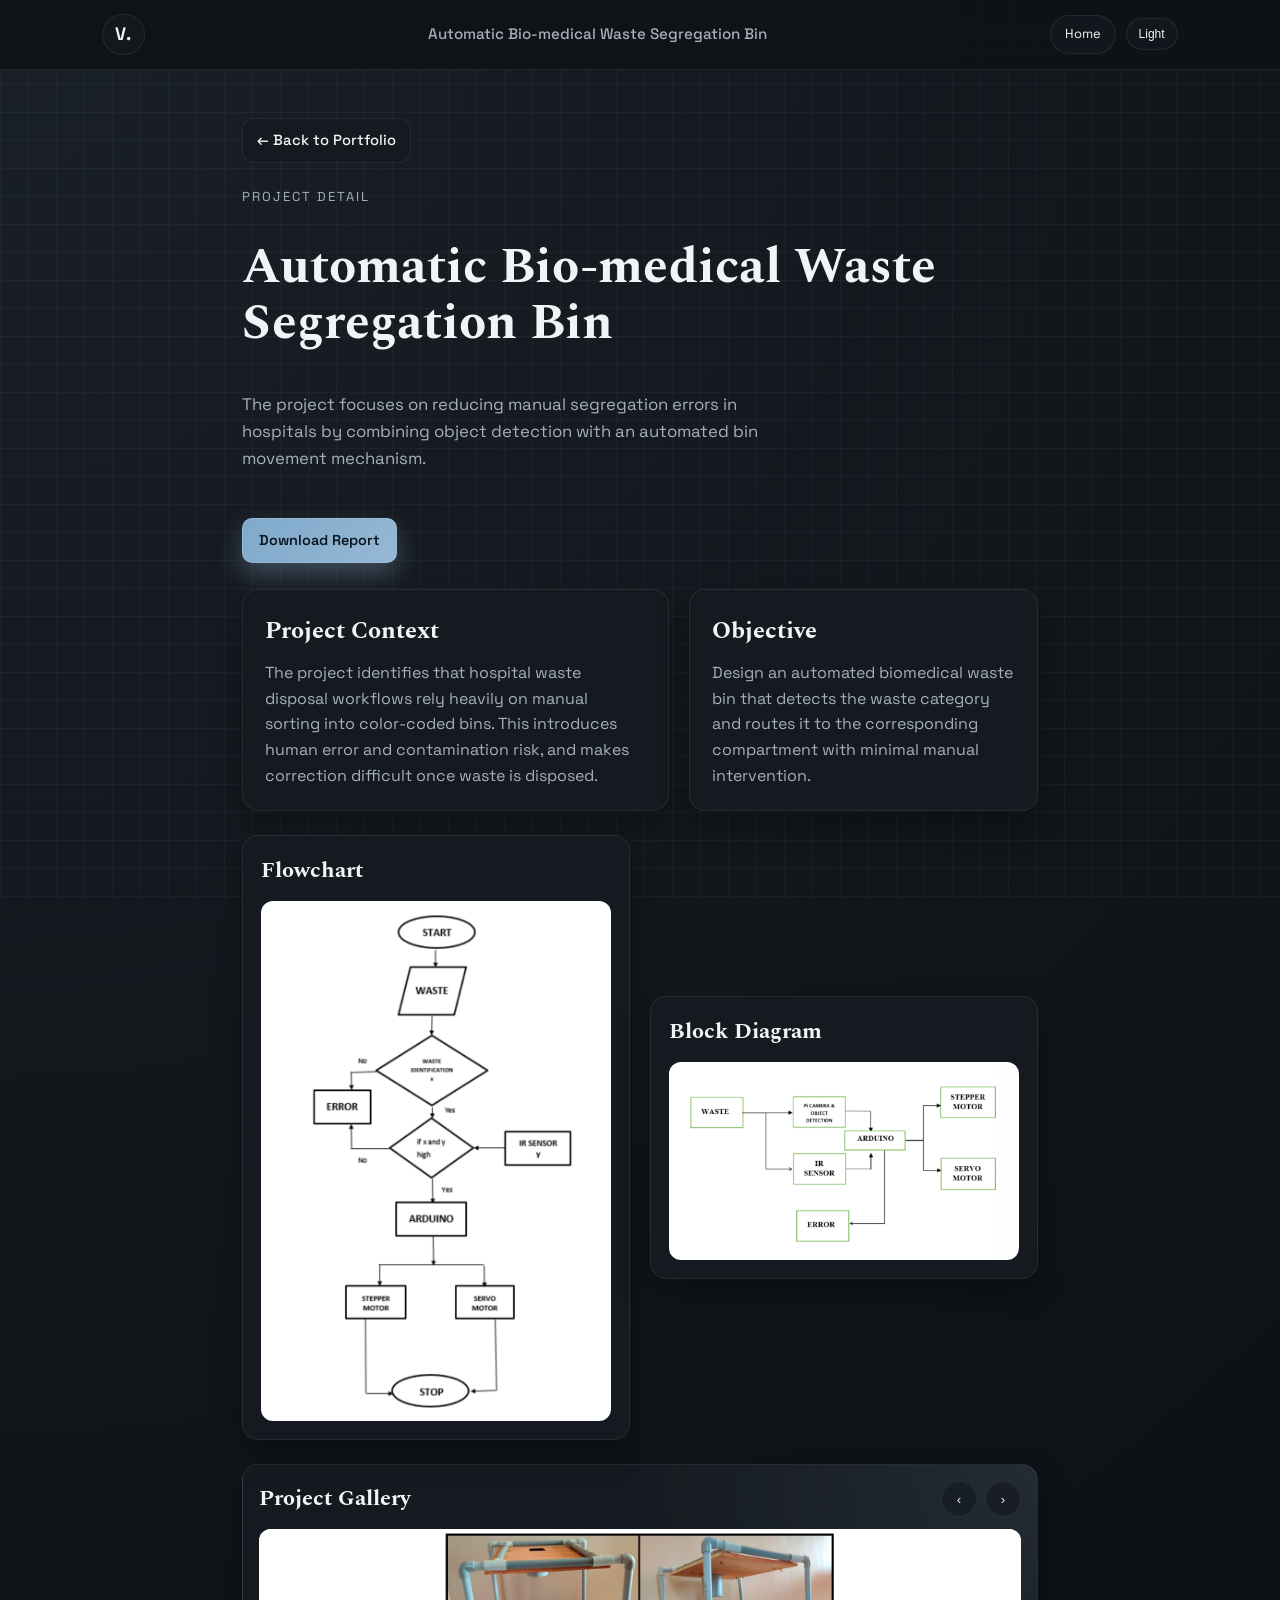
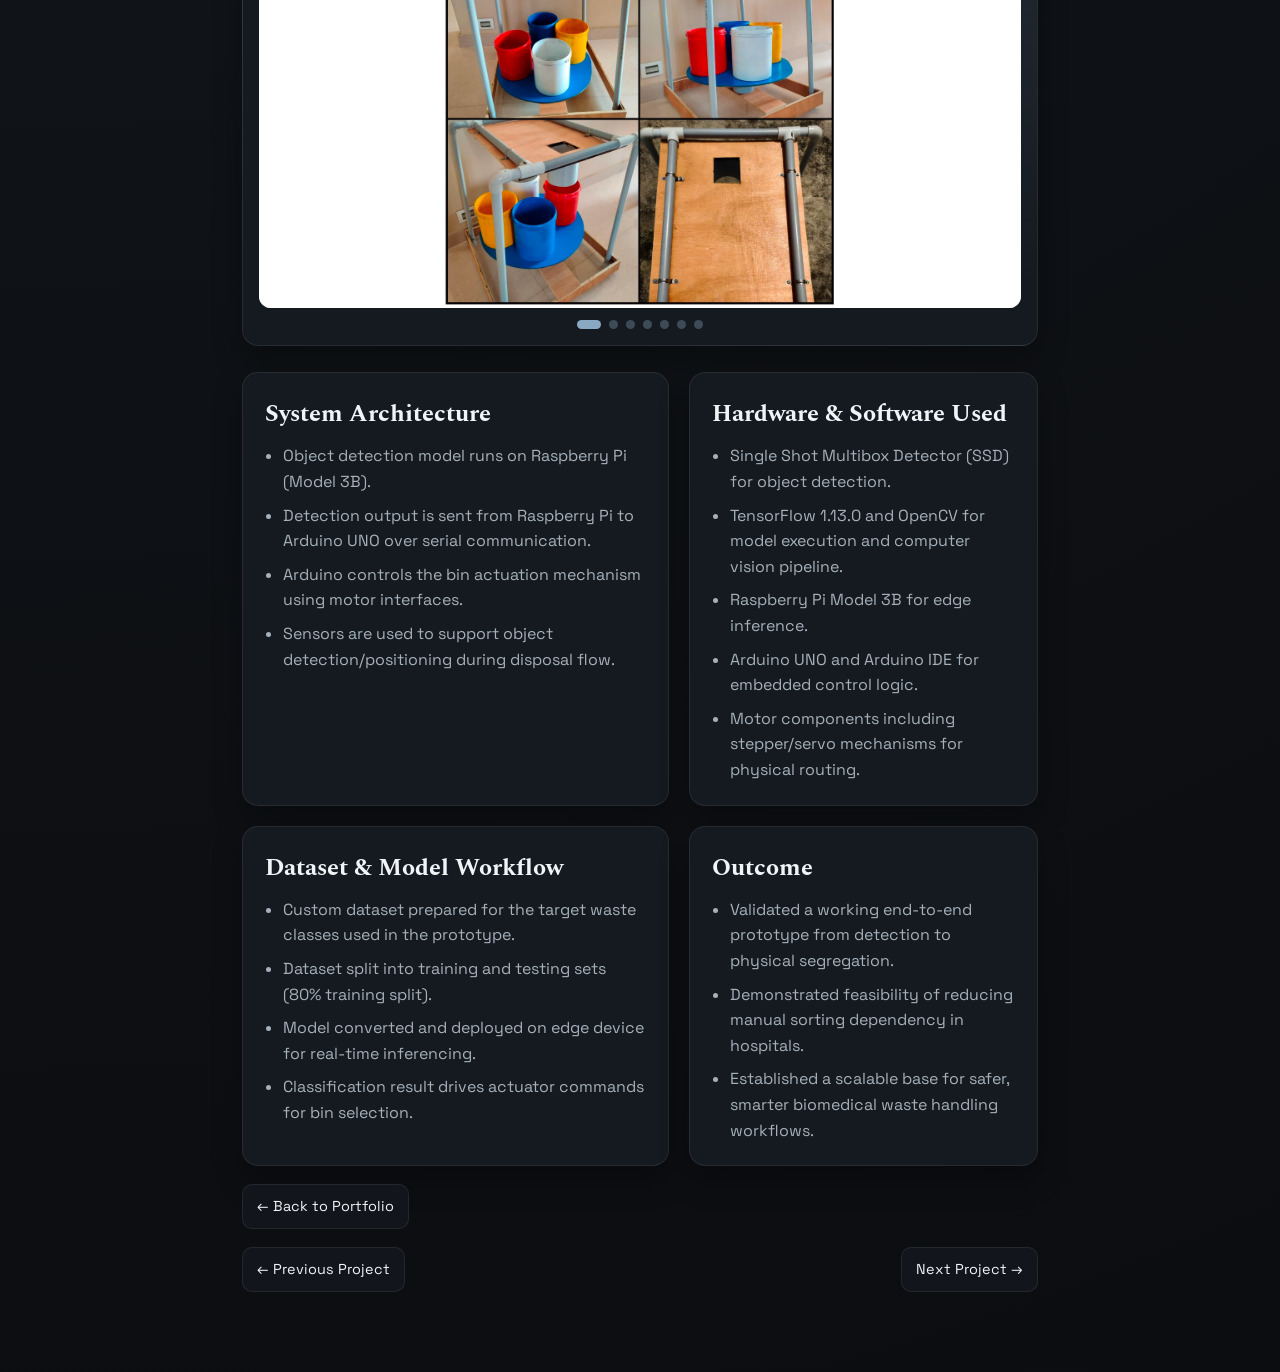
==== commit bc9d850d: "Update project-biomedical-waste.html" ====
--- a/project-biomedical-waste.html
+++ b/project-biomedical-waste.html
@@ -90,25 +90,25 @@
         <div class="carousel-viewport">
           <div class="carousel-track" id="carousel-track">
             <figure class="carousel-slide">
-              <img src="biomedical-photos/img1.png" alt="Biomedical waste segregation project image 1" />
+              <img src="img1.png" alt="Biomedical waste segregation project image 1" />
             </figure>
             <figure class="carousel-slide">
-              <img src="biomedical-photos/img2.png" alt="Biomedical waste segregation project image 2" />
+              <img src="img2.png" alt="Biomedical waste segregation project image 2" />
             </figure>
             <figure class="carousel-slide">
-              <img src="biomedical-photos/img3.png" alt="Biomedical waste segregation project image 3" />
+              <img src="img3.png" alt="Biomedical waste segregation project image 3" />
             </figure>
             <figure class="carousel-slide">
-              <img src="biomedical-photos/img4.png" alt="Biomedical waste segregation project image 4" />
+              <img src="img4.png" alt="Biomedical waste segregation project image 4" />
             </figure>
             <figure class="carousel-slide">
-              <img src="biomedical-photos/img5.png" alt="Biomedical waste segregation project image 5" />
+              <img src="img5.png" alt="Biomedical waste segregation project image 5" />
             </figure>
             <figure class="carousel-slide">
-              <img src="biomedical-photos/img6.png" alt="Biomedical waste segregation project image 6" />
+              <img src="img6.png" alt="Biomedical waste segregation project image 6" />
             </figure>
             <figure class="carousel-slide">
-              <img src="biomedical-photos/img7.png" alt="Biomedical waste segregation project image 7" />
+              <img src="img7.png" alt="Biomedical waste segregation project image 7" />
             </figure>
           </div>
         </div>
--- a/project-biomedical-waste.css
+++ b/project-biomedical-waste.css
@@ -0,0 +1,1349 @@
+:root {
+  color-scheme: dark;
+  --bg: #0f1216;
+  --surface: #151a20;
+  --ink: #f1f4f7;
+  --muted: #a5b0ba;
+  --accent: #89a9c2;
+  --accent-soft: #1f2832;
+  --line: rgba(241, 244, 247, 0.08);
+  --shadow: 0 22px 60px rgba(0, 0, 0, 0.45);
+  --radius: 20px;
+}
+
+* {
+  box-sizing: border-box;
+  margin: 0;
+  padding: 0;
+}
+
+html {
+  scroll-padding-top: 40px;
+}
+
+body {
+  font-family: "Space Grotesk", sans-serif;
+  background: radial-gradient(circle at top left, #1a2028 0%, #0f1216 55%, #0b0d10 100%);
+  color: var(--ink);
+  line-height: 1.6;
+}
+
+body::before {
+  content: "";
+  position: fixed;
+  inset: 0;
+  background-image: linear-gradient(rgba(137, 169, 194, 0.06) 1px, transparent 1px),
+    linear-gradient(90deg, rgba(137, 169, 194, 0.06) 1px, transparent 1px);
+  background-size: 28px 28px;
+  pointer-events: none;
+  z-index: -1;
+}
+
+a {
+  color: inherit;
+  text-decoration: none;
+}
+
+img {
+  max-width: 100%;
+  height: auto;
+}
+
+.site-header {
+  position: sticky;
+  top: 0;
+  z-index: 10;
+  background: rgba(15, 18, 22, 0.85);
+  backdrop-filter: blur(14px);
+  border-bottom: 1px solid var(--line);
+}
+
+.navbar {
+  display: flex;
+  align-items: center;
+  justify-content: space-between;
+  padding: 14px 8vw;
+  gap: 16px;
+}
+
+.logo {
+  font-weight: 700;
+  font-size: 18px;
+  letter-spacing: 1px;
+  padding: 5px 12px;
+  border: 1px solid var(--line);
+  border-radius: 999px;
+  background: rgba(21, 26, 32, 0.9);
+}
+
+.nav-actions {
+  display: flex;
+  align-items: center;
+  gap: 10px;
+}
+
+.nav-links {
+  display: flex;
+  gap: 18px;
+  font-size: 13px;
+  color: var(--muted);
+}
+
+.nav-links a {
+  padding: 4px 8px;
+  border-radius: 8px;
+  transition: color 0.2s ease;
+}
+
+.nav-links a:hover {
+  color: var(--ink);
+}
+
+.nav-links a.is-active {
+  color: var(--ink);
+  background: rgba(137, 169, 194, 0.18);
+  box-shadow: 0 6px 18px rgba(0, 0, 0, 0.18);
+}
+
+.nav-cta {
+  padding: 8px 14px;
+  border-radius: 999px;
+  background: #f1f4f7;
+  color: #0f1216;
+  font-size: 13px;
+}
+
+.nav-cta.is-active {
+  box-shadow: 0 0 0 2px rgba(137, 169, 194, 0.45), 0 8px 20px rgba(0, 0, 0, 0.3);
+}
+
+.menu-toggle {
+  display: none;
+  width: 42px;
+  height: 42px;
+  border-radius: 12px;
+  border: 1px solid var(--line);
+  background: rgba(21, 26, 32, 0.7);
+  color: var(--ink);
+  padding: 0;
+  cursor: pointer;
+  align-items: center;
+  justify-content: center;
+  flex-direction: column;
+  gap: 5px;
+}
+
+.menu-toggle .bar {
+  width: 18px;
+  height: 2px;
+  border-radius: 99px;
+  background: currentColor;
+}
+
+.navbar.menu-open .menu-toggle .bar:nth-child(1) {
+  transform: translateY(7px) rotate(45deg);
+}
+
+.navbar.menu-open .menu-toggle .bar:nth-child(2) {
+  opacity: 0;
+}
+
+.navbar.menu-open .menu-toggle .bar:nth-child(3) {
+  transform: translateY(-7px) rotate(-45deg);
+}
+
+.theme-toggle {
+  padding: 8px 12px;
+  border-radius: 999px;
+  border: 1px solid var(--line);
+  background: rgba(21, 26, 32, 0.7);
+  color: var(--ink);
+  font-size: 12px;
+  cursor: pointer;
+}
+
+main {
+  padding: 40px 8vw 80px;
+}
+
+.hero {
+  grid-template-columns: repeat(2, minmax(0, 1fr));
+  gap: 48px;
+  align-items: center;
+  min-height: 70vh;
+  padding-top: 40px;
+  display: grid;
+}
+
+.eyebrow {
+  font-size: 13px;
+  text-transform: uppercase;
+  letter-spacing: 2px;
+  color: var(--muted);
+  margin-bottom: 18px;
+}
+
+.hero h1 {
+  font-size: clamp(2.6rem, 4vw, 3.8rem);
+  line-height: 1.1;
+  font-weight: 600;
+}
+
+.hero h1 span {
+  display: block;
+  font-size: 1.1rem;
+  font-weight: 400;
+  color: var(--muted);
+  margin-top: 14px;
+}
+
+.tagline {
+  margin: 26px 0 32px;
+  font-size: 1.05rem;
+  color: var(--muted);
+  max-width: 520px;
+}
+
+.cta-row {
+  display: flex;
+  gap: 14px;
+  margin-bottom: 32px;
+}
+
+.primary-btn,
+.ghost-btn {
+  padding: 12px 22px;
+  border-radius: 12px;
+  font-weight: 500;
+  transition: transform 0.2s ease, box-shadow 0.2s ease;
+}
+
+.primary-btn {
+  background: var(--accent);
+  color: #0f1216;
+  box-shadow: 0 14px 32px rgba(137, 169, 194, 0.25);
+}
+
+.primary-btn:hover,
+.ghost-btn:hover {
+  transform: translateY(-2px);
+}
+
+.ghost-btn {
+  border: 1px solid var(--line);
+  background: rgba(21, 26, 32, 0.7);
+  color: var(--ink);
+}
+
+.resume-btn {
+  background: linear-gradient(135deg, #7fa9cb, #96b8d4);
+  border: 1px solid rgba(165, 198, 222, 0.6);
+  color: #0b1620;
+  padding: 14px 28px;
+  box-shadow: 0 12px 30px rgba(137, 169, 194, 0.35), 0 0 0 1px rgba(172, 205, 228, 0.2) inset;
+}
+
+.resume-btn:hover {
+  box-shadow: 0 16px 34px rgba(137, 169, 194, 0.48), 0 0 20px rgba(137, 169, 194, 0.35);
+}
+
+.hero-metrics {
+  display: grid;
+  grid-template-columns: repeat(3, minmax(0, 1fr));
+  gap: 18px;
+  margin-top: 24px;
+}
+
+.hero-metrics > div {
+  padding: 16px 18px;
+  border-radius: 16px;
+  background: rgba(21, 26, 32, 0.85);
+  border: 1px solid var(--line);
+  box-shadow: 0 12px 26px rgba(0, 0, 0, 0.35);
+}
+
+.hero-metrics h3 {
+  font-size: 1.3rem;
+  margin-bottom: 6px;
+}
+
+.hero-metrics p {
+  font-size: 0.88rem;
+  color: var(--muted);
+}
+
+.hero-visual {
+  position: relative;
+  display: grid;
+  place-items: center;
+}
+
+.hero-photo {
+  width: min(420px, 90%);
+  aspect-ratio: 3 / 4;
+  border-radius: 36px;
+  overflow: hidden;
+  position: relative;
+  z-index: 1;
+  box-shadow: var(--shadow);
+  border: 1px solid var(--line);
+  animation: float 6s ease-in-out infinite;
+}
+
+.hero-photo::after {
+  content: "";
+  position: absolute;
+  inset: 0;
+  background: linear-gradient(180deg, rgba(15, 18, 22, 0) 35%, rgba(15, 18, 22, 0.55) 100%);
+  pointer-events: none;
+}
+
+.hero-photo img {
+  width: 100%;
+  height: 100%;
+  object-fit: cover;
+  display: block;
+  filter: saturate(1.05);
+}
+
+.hero-grid {
+  position: absolute;
+  inset: 0;
+  border-radius: 40px;
+  border: 1px dashed rgba(137, 169, 194, 0.25);
+  transform: rotate(-3deg);
+}
+
+.section {
+  margin-top: 90px;
+  padding-top: 22px;
+  border-top: 1px solid rgba(137, 169, 194, 0.08);
+}
+
+section[id] {
+  scroll-margin-top: 40px;
+}
+
+.section-title {
+  display: flex;
+  flex-direction: column;
+  gap: 10px;
+  margin-bottom: 32px;
+  position: relative;
+}
+
+.section-title p {
+  text-transform: uppercase;
+  letter-spacing: 2px;
+  font-size: 12px;
+  color: var(--muted);
+}
+
+.section-title h2 {
+  font-family: "Spectral", serif;
+  font-size: clamp(1.8rem, 2.7vw, 2.5rem);
+}
+
+.section-title::after {
+  content: "";
+  width: 80px;
+  height: 3px;
+  border-radius: 999px;
+  background: linear-gradient(90deg, var(--accent), transparent);
+}
+
+.about-content {
+  display: grid;
+  gap: 20px;
+  max-width: 760px;
+  color: var(--muted);
+}
+
+.timeline {
+  display: grid;
+  gap: 18px;
+}
+
+.timeline-item {
+  padding: 18px 22px;
+  border-radius: 16px;
+  background: var(--surface);
+  border: 1px solid var(--line);
+}
+
+.timeline-item h3 {
+  font-size: 1.1rem;
+}
+
+.timeline-item p {
+  color: var(--muted);
+}
+
+.timeline-item span {
+  font-size: 0.9rem;
+  color: var(--muted);
+}
+
+.cards {
+  display: grid;
+  grid-template-columns: repeat(auto-fit, minmax(240px, 1fr));
+  gap: 20px;
+}
+
+.card {
+  background: var(--surface);
+  padding: 24px;
+  border-radius: var(--radius);
+  border: 1px solid var(--line);
+  box-shadow: 0 14px 30px rgba(0, 0, 0, 0.35);
+  display: grid;
+  gap: 14px;
+  transition: transform 0.25s ease, box-shadow 0.25s ease;
+  position: relative;
+  overflow: hidden;
+}
+
+.card.highlight {
+  border-color: var(--line);
+}
+
+.card::before {
+  content: "";
+  position: absolute;
+  top: 0;
+  left: 0;
+  width: 100%;
+  height: 4px;
+  background: linear-gradient(90deg, rgba(137, 169, 194, 0.8), transparent);
+}
+
+.card:hover {
+  transform: translateY(-6px);
+  box-shadow: 0 22px 40px rgba(0, 0, 0, 0.4);
+}
+
+.card-subtitle {
+  color: var(--muted);
+  font-size: 0.95rem;
+}
+
+.card ul {
+  display: grid;
+  gap: 10px;
+  padding-left: 18px;
+  color: var(--muted);
+}
+
+.skills-grid {
+  display: grid;
+  grid-template-columns: repeat(auto-fit, minmax(260px, 1fr));
+  gap: 28px;
+}
+
+.skill-group h3 {
+  margin-bottom: 16px;
+}
+
+.skill {
+  display: grid;
+  gap: 8px;
+  margin-bottom: 14px;
+}
+
+.skill span {
+  font-size: 0.9rem;
+}
+
+.bar {
+  width: 100%;
+  height: 8px;
+  border-radius: 999px;
+  background: rgba(137, 169, 194, 0.18);
+  overflow: hidden;
+}
+
+.bar span {
+  display: block;
+  height: 100%;
+  background: linear-gradient(90deg, #89a9c2, #d0e3f3);
+  border-radius: 999px;
+}
+
+.skill-chip {
+  padding: 10px 16px;
+  border-radius: 999px;
+  border: 1px solid var(--line);
+  background: rgba(21, 26, 32, 0.7);
+  margin-bottom: 10px;
+  display: inline-flex;
+  align-items: center;
+}
+
+.tags {
+  display: flex;
+  gap: 10px;
+  flex-wrap: wrap;
+}
+
+.tags span {
+  background: rgba(137, 169, 194, 0.16);
+  color: var(--accent);
+  padding: 6px 12px;
+  border-radius: 999px;
+  font-size: 0.8rem;
+}
+
+.project-link {
+  display: inline-flex;
+  justify-content: center;
+  align-items: center;
+  width: fit-content;
+  margin-top: 6px;
+  padding: 8px 12px;
+  border-radius: 10px;
+  border: 1px solid var(--line);
+  background: rgba(21, 26, 32, 0.72);
+  color: var(--ink);
+  font-size: 0.86rem;
+  font-weight: 500;
+}
+
+.project-link:hover {
+  transform: translateY(-1px);
+}
+
+.achievements .achievement-grid {
+  display: grid;
+  grid-template-columns: repeat(auto-fit, minmax(220px, 1fr));
+  gap: 16px;
+}
+
+.achievement {
+  padding: 18px 20px;
+  background: var(--surface);
+  border-radius: 14px;
+  border: 1px solid var(--line);
+  transition: transform 0.25s ease, box-shadow 0.25s ease;
+  position: relative;
+  overflow: hidden;
+  text-align: center;
+  display: grid;
+  place-items: center;
+}
+
+.achievement::after {
+  content: "";
+  position: absolute;
+  inset: 0;
+  background: radial-gradient(circle at top right, rgba(137, 169, 194, 0.15), transparent 55%);
+  pointer-events: none;
+}
+
+.achievement:hover {
+  transform: translateY(-4px);
+  box-shadow: 0 18px 36px rgba(0, 0, 0, 0.45);
+}
+
+.contact-card {
+  display: grid;
+  grid-template-columns: repeat(auto-fit, minmax(240px, 1fr));
+  gap: 20px;
+  padding: 26px;
+  border-radius: var(--radius);
+  background: var(--surface);
+  border: 1px solid var(--line);
+  box-shadow: 0 16px 40px rgba(0, 0, 0, 0.45);
+}
+
+.contact-card > div {
+  display: grid;
+  align-content: start;
+  gap: 6px;
+}
+
+.contact-card a {
+  color: var(--accent);
+}
+
+.contact-card .download-btn {
+  display: inline-flex;
+  margin-top: 12px;
+  color: #0f1216;
+}
+
+.contact-note {
+  background: rgba(137, 169, 194, 0.12);
+  padding: 18px;
+  border-radius: 16px;
+}
+
+.site-footer {
+  padding: 30px 8vw 50px;
+  color: var(--muted);
+  font-size: 0.9rem;
+}
+
+body.light-theme {
+  color-scheme: light;
+  --bg: #eef3fa;
+  --surface: #ffffff;
+  --ink: #1c2733;
+  --muted: #596b7d;
+  --accent: #5f8fb7;
+  --accent-soft: #d7e5f2;
+  --line: rgba(28, 39, 51, 0.12);
+  --shadow: 0 18px 44px rgba(18, 30, 42, 0.14);
+  background: radial-gradient(circle at top left, #d6e5f3 0%, #eef3fa 60%, #f7faff 100%);
+}
+
+body.light-theme::before {
+  background-image: linear-gradient(rgba(28, 39, 51, 0.045) 1px, transparent 1px),
+    linear-gradient(90deg, rgba(28, 39, 51, 0.045) 1px, transparent 1px);
+}
+
+body.light-theme .site-header {
+  background: rgba(245, 250, 255, 0.9);
+}
+
+body.light-theme .logo {
+  background: #ffffff;
+}
+
+body.light-theme .nav-cta {
+  background: #1f4f78;
+  color: #f7fbff;
+}
+
+body.light-theme .nav-links a.is-active {
+  background: rgba(31, 79, 120, 0.16);
+  box-shadow: 0 8px 18px rgba(31, 79, 120, 0.14);
+}
+
+body.light-theme .nav-cta.is-active {
+  box-shadow: 0 0 0 2px rgba(31, 79, 120, 0.35), 0 8px 20px rgba(31, 79, 120, 0.2);
+}
+
+body.light-theme .theme-toggle {
+  background: rgba(255, 255, 255, 0.85);
+  color: #1c2733;
+}
+
+body.light-theme .menu-toggle {
+  background: rgba(255, 255, 255, 0.85);
+  color: #1c2733;
+}
+
+body.light-theme .primary-btn {
+  background: #4f81ab;
+  color: #ffffff;
+  box-shadow: 0 14px 28px rgba(39, 84, 122, 0.24);
+}
+
+body.light-theme .contact-card .download-btn {
+  color: #ffffff;
+}
+
+body.light-theme .ghost-btn {
+  background: #ffffff;
+}
+
+body.light-theme .resume-btn {
+  background: linear-gradient(135deg, #4f81ab, #6495bf);
+  border-color: rgba(53, 101, 141, 0.35);
+  color: #ffffff;
+  box-shadow: 0 14px 30px rgba(39, 84, 122, 0.3), 0 0 0 1px rgba(255, 255, 255, 0.2) inset;
+}
+
+body.light-theme .resume-btn:hover {
+  box-shadow: 0 16px 36px rgba(39, 84, 122, 0.4), 0 0 18px rgba(89, 136, 175, 0.28);
+}
+
+body.light-theme .skill-chip {
+  background: #f6fafe;
+}
+
+body.light-theme .bar {
+  background: #d7e3f1;
+}
+
+body.light-theme .bar span {
+  background: linear-gradient(90deg, #2f6ea8, #5e9cd4);
+}
+
+body.light-theme .project-link {
+  background: #f3f8fd;
+}
+
+body.light-theme .hero-photo::after {
+  background: linear-gradient(180deg, rgba(238, 243, 250, 0) 35%, rgba(238, 243, 250, 0.45) 100%);
+}
+
+body.light-theme .navbar.menu-open .nav-links {
+  background: rgba(255, 255, 255, 0.92);
+}
+
+body.light-theme .hero-metrics > div {
+  background: rgba(255, 255, 255, 0.88);
+  border-color: rgba(28, 39, 51, 0.14);
+  box-shadow: 0 12px 24px rgba(30, 48, 66, 0.12);
+}
+
+@keyframes float {
+  0%,
+  100% {
+    transform: translateY(0);
+  }
+  50% {
+    transform: translateY(-10px);
+  }
+}
+
+@keyframes fadeUp {
+  0% {
+    opacity: 0;
+    transform: translateY(24px);
+  }
+  100% {
+    opacity: 1;
+    transform: translateY(0);
+  }
+}
+
+@keyframes slideIn {
+  0% {
+    opacity: 0;
+    transform: translateX(28px);
+  }
+  100% {
+    opacity: 1;
+    transform: translateX(0);
+  }
+}
+
+.animate-section {
+  animation: fadeUp 0.9s ease both;
+}
+
+.hero-content {
+  animation: fadeUp 0.9s ease both;
+}
+
+.hero-visual {
+  animation: slideIn 1.1s ease both;
+}
+
+.animate-section:nth-of-type(1) {
+  animation-delay: 0.05s;
+}
+
+.animate-section:nth-of-type(2) {
+  animation-delay: 0.15s;
+}
+
+.animate-section:nth-of-type(3) {
+  animation-delay: 0.25s;
+}
+
+.animate-section:nth-of-type(4) {
+  animation-delay: 0.35s;
+}
+
+.animate-section:nth-of-type(5) {
+  animation-delay: 0.45s;
+}
+
+.animate-section:nth-of-type(6) {
+  animation-delay: 0.55s;
+}
+
+.animate-section:nth-of-type(7) {
+  animation-delay: 0.65s;
+}
+
+.animate-section:nth-of-type(8) {
+  animation-delay: 0.75s;
+}
+
+.animate-section:nth-of-type(9) {
+  animation-delay: 0.85s;
+}
+
+.animate-section:nth-of-type(10) {
+  animation-delay: 0.95s;
+}
+
+@media (prefers-reduced-motion: reduce) {
+  * {
+    animation: none !important;
+    transition: none !important;
+    scroll-behavior: auto !important;
+  }
+}
+
+@media (max-width: 960px) {
+  .navbar {
+    flex-wrap: wrap;
+    justify-content: center;
+  }
+
+  .nav-links {
+    flex-wrap: wrap;
+    justify-content: center;
+  }
+
+  .nav-actions {
+    width: 100%;
+    justify-content: center;
+  }
+
+  .hero {
+    grid-template-columns: 1fr;
+  }
+
+  .hero-metrics {
+    grid-template-columns: 1fr;
+  }
+
+  .hero-photo {
+    width: min(360px, 90%);
+    margin-top: 20px;
+  }
+}
+
+@media (max-width: 640px) {
+  html {
+    scroll-padding-top: 52px;
+  }
+
+  section[id] {
+    scroll-margin-top: 52px;
+  }
+
+  .navbar {
+    padding: 12px 6vw;
+    justify-content: space-between;
+    align-items: center;
+    gap: 10px;
+  }
+
+  .menu-toggle {
+    display: inline-flex;
+    align-items: center;
+    justify-content: center;
+  }
+
+  .nav-links,
+  .nav-actions {
+    display: none;
+    width: 100%;
+  }
+
+  .navbar.menu-open .nav-links,
+  .navbar.menu-open .nav-actions {
+    display: flex;
+  }
+
+  .navbar.menu-open .nav-links {
+    margin-top: 8px;
+    flex-direction: column;
+    align-items: stretch;
+    gap: 0;
+    border: 1px solid var(--line);
+    border-radius: 14px;
+    overflow: hidden;
+    background: rgba(15, 18, 22, 0.7);
+  }
+
+  .navbar.menu-open .nav-links a {
+    padding: 12px 14px;
+    border-bottom: 1px solid var(--line);
+  }
+
+  .navbar.menu-open .nav-links a.is-active {
+    background: rgba(137, 169, 194, 0.2);
+  }
+
+  .navbar.menu-open .nav-links a:last-child {
+    border-bottom: 0;
+  }
+
+  .navbar.menu-open .nav-actions {
+    margin-top: 4px;
+    flex-direction: column;
+    align-items: stretch;
+    justify-content: flex-start;
+    gap: 10px;
+  }
+
+  .navbar.menu-open .nav-cta,
+  .navbar.menu-open .theme-toggle {
+    width: 100%;
+    justify-content: center;
+    text-align: center;
+  }
+
+  main {
+    padding: 32px 6vw 60px;
+  }
+
+  .hero {
+    min-height: auto;
+    padding-top: 24px;
+  }
+
+  .hero h1 {
+    font-size: clamp(2.2rem, 9vw, 2.8rem);
+  }
+
+  .tagline {
+    font-size: 0.98rem;
+  }
+
+  .cta-row {
+    flex-direction: column;
+    align-items: flex-start;
+    width: 100%;
+  }
+
+  .primary-btn,
+  .ghost-btn {
+    width: 100%;
+    text-align: center;
+  }
+
+  .hero-photo {
+    width: min(320px, 100%);
+  }
+
+  .section {
+    margin-top: 70px;
+  }
+
+  .section-title h2 {
+    font-size: clamp(1.6rem, 6.5vw, 2rem);
+  }
+
+  .cards {
+    grid-template-columns: 1fr;
+  }
+
+  .achievement-grid {
+    grid-template-columns: 1fr;
+  }
+
+  .contact-card {
+    padding: 20px;
+  }
+
+  .contact-card .download-btn {
+    justify-content: center;
+  }
+}
+
+@media (max-width: 480px) {
+  html {
+    scroll-padding-top: 48px;
+  }
+
+  section[id] {
+    scroll-margin-top: 48px;
+  }
+
+  .logo {
+    font-size: 16px;
+    padding: 4px 10px;
+  }
+
+  .navbar.menu-open .nav-links {
+    font-size: 12px;
+    gap: 10px;
+  }
+
+  main {
+    padding: 28px 5vw 54px;
+  }
+
+  .hero {
+    gap: 28px;
+  }
+
+  .hero-photo {
+    width: min(280px, 100%);
+  }
+
+  .hero-metrics > div {
+    padding: 14px;
+  }
+
+  .contact-card {
+    padding: 16px;
+  }
+
+  .contact-note {
+    padding: 14px;
+  }
+}
+      main {
+        max-width: 1000px;
+        margin: 0 auto;
+      }
+
+      .project-header {
+        margin-top: 24px;
+        display: grid;
+        gap: 14px;
+      }
+
+      .back-to-portfolio {
+        display: inline-flex;
+        align-items: center;
+        gap: 8px;
+        margin-top: 8px;
+        padding: 10px 14px;
+        border-radius: 12px;
+        border: 1px solid var(--line);
+        background: rgba(21, 26, 32, 0.74);
+        color: var(--ink);
+        font-size: 0.92rem;
+        font-weight: 500;
+      }
+
+      .project-header-actions {
+        display: flex;
+        flex-wrap: wrap;
+        gap: 10px;
+      }
+
+      .report-btn {
+        display: inline-flex;
+        align-items: center;
+        justify-content: center;
+        padding: 10px 16px;
+        border-radius: 10px;
+        border: 1px solid rgba(165, 198, 222, 0.55);
+        background: linear-gradient(135deg, #7fa9cb, #96b8d4);
+        color: #0b1620;
+        font-size: 0.9rem;
+        font-weight: 600;
+        box-shadow: 0 12px 26px rgba(137, 169, 194, 0.34);
+      }
+
+      .project-nav-actions {
+        display: flex;
+        align-items: center;
+        gap: 10px;
+      }
+
+      .project-nav-title {
+        font-size: 0.95rem;
+        color: var(--muted);
+        font-weight: 500;
+      }
+
+      .project-home-btn {
+        padding: 8px 14px;
+        border-radius: 999px;
+        border: 1px solid var(--line);
+        background: rgba(21, 26, 32, 0.7);
+        color: var(--ink);
+        font-size: 13px;
+      }
+
+      .project-header h1 {
+        font-family: "Spectral", serif;
+        font-size: clamp(2rem, 4vw, 3.1rem);
+        line-height: 1.12;
+      }
+
+      .project-grid {
+        margin-top: 26px;
+        display: grid;
+        grid-template-columns: 1.1fr 0.9fr;
+        gap: 20px;
+      }
+
+      .carousel-wrap {
+        margin-top: 24px;
+        background: var(--surface);
+        border: 1px solid var(--line);
+        border-radius: 16px;
+        padding: 16px;
+        box-shadow: 0 14px 30px rgba(0, 0, 0, 0.3);
+        background-image: radial-gradient(circle at top right, rgba(137, 169, 194, 0.12), transparent 45%);
+      }
+
+      .carousel-head {
+        display: flex;
+        justify-content: space-between;
+        align-items: center;
+        gap: 10px;
+        margin-bottom: 12px;
+      }
+
+      .carousel-head h2 {
+        font-family: "Spectral", serif;
+        font-size: 1.4rem;
+      }
+
+      .carousel-controls {
+        display: flex;
+        gap: 8px;
+      }
+
+      .carousel-btn {
+        width: 36px;
+        height: 36px;
+        border-radius: 999px;
+        border: 1px solid var(--line);
+        background: rgba(21, 26, 32, 0.7);
+        color: var(--ink);
+        cursor: pointer;
+        backdrop-filter: blur(6px);
+      }
+
+      .carousel-viewport {
+        position: relative;
+        overflow: hidden;
+        border-radius: 12px;
+        aspect-ratio: 968 / 482;
+        background: #ffffff;
+      }
+
+      .carousel-track {
+        display: flex;
+        transition: transform 0.35s ease;
+        will-change: transform;
+        height: 100%;
+      }
+
+      .carousel-slide {
+        min-width: 100%;
+        margin: 0;
+        height: 100%;
+        background: #ffffff;
+      }
+
+      .carousel-slide img {
+        width: 100%;
+        height: 100%;
+        display: block;
+        object-fit: contain;
+      }
+
+      .carousel-dots {
+        display: flex;
+        justify-content: center;
+        gap: 8px;
+        margin-top: 12px;
+      }
+
+      .carousel-dot {
+        width: 9px;
+        height: 9px;
+        border-radius: 999px;
+        border: 0;
+        background: rgba(137, 169, 194, 0.35);
+        cursor: pointer;
+      }
+
+      .carousel-dot.is-active {
+        width: 24px;
+        background: var(--accent);
+      }
+
+      .project-panel {
+        background: var(--surface);
+        border: 1px solid var(--line);
+        border-radius: 16px;
+        padding: 22px;
+        box-shadow: 0 14px 30px rgba(0, 0, 0, 0.3);
+      }
+
+      .project-panel h2 {
+        font-family: "Spectral", serif;
+        font-size: 1.5rem;
+        margin-bottom: 10px;
+      }
+
+      .project-panel p,
+      .project-panel li {
+        color: var(--muted);
+      }
+
+      .project-panel ul {
+        padding-left: 18px;
+        display: grid;
+        gap: 8px;
+      }
+
+      .diagram-wrap {
+        margin-top: 24px;
+        display: grid;
+        grid-template-columns: 1fr 1fr;
+        gap: 20px;
+        align-items: start;
+      }
+
+      .diagram-card {
+        background: var(--surface);
+        border: 1px solid var(--line);
+        border-radius: 16px;
+        padding: 18px;
+        box-shadow: 0 14px 30px rgba(0, 0, 0, 0.3);
+      }
+
+      .diagram-card.block-card {
+        align-self: center;
+      }
+
+      .diagram-card h2 {
+        font-family: "Spectral", serif;
+        font-size: 1.35rem;
+        margin-bottom: 12px;
+      }
+
+      .diagram-image {
+        margin: 0;
+        border-radius: 12px;
+        overflow: hidden;
+        border: 1px solid var(--line);
+        background: #ffffff;
+        cursor: zoom-in;
+      }
+
+      .diagram-image img {
+        width: 100%;
+        display: block;
+        height: auto;
+        object-fit: contain;
+      }
+
+      .image-preview {
+        position: fixed;
+        inset: 0;
+        display: none;
+        place-items: center;
+        background: rgba(8, 12, 18, 0.82);
+        padding: 24px;
+        z-index: 1000;
+      }
+
+      .image-preview.is-open {
+        display: grid;
+      }
+
+      .image-preview figure {
+        max-width: min(1100px, 94vw);
+        max-height: 90vh;
+        margin: 0;
+        background: #ffffff;
+        border-radius: 12px;
+        overflow: hidden;
+        border: 1px solid var(--line);
+      }
+
+      .image-preview img {
+        display: block;
+        width: 100%;
+        height: auto;
+        max-height: 82vh;
+        object-fit: contain;
+      }
+
+      .image-preview figcaption {
+        padding: 10px 12px;
+        font-size: 0.9rem;
+        color: #1c2733;
+      }
+
+      .preview-close {
+        position: absolute;
+        top: 16px;
+        right: 16px;
+        width: 38px;
+        height: 38px;
+        border-radius: 999px;
+        border: 1px solid rgba(255, 255, 255, 0.28);
+        background: rgba(8, 12, 18, 0.65);
+        color: #ffffff;
+        font-size: 1.1rem;
+        cursor: pointer;
+      }
+
+      .back-link {
+        display: inline-flex;
+        align-items: center;
+        gap: 8px;
+        margin-top: 18px;
+        color: var(--ink);
+        padding: 10px 14px;
+        border-radius: 10px;
+        border: 1px solid var(--line);
+        background: rgba(21, 26, 32, 0.72);
+        font-size: 0.9rem;
+      }
+
+      .project-pager {
+        margin-top: 18px;
+        display: flex;
+        justify-content: space-between;
+        gap: 10px;
+        flex-wrap: wrap;
+      }
+
+      .pager-btn {
+        display: inline-flex;
+        align-items: center;
+        justify-content: center;
+        padding: 10px 14px;
+        border-radius: 10px;
+        border: 1px solid var(--line);
+        background: rgba(21, 26, 32, 0.72);
+        color: var(--ink);
+        font-size: 0.9rem;
+      }
+
+      body.light-theme .carousel-btn {
+        background: #f3f8fd;
+      }
+
+      body.light-theme .project-home-btn {
+        background: #f3f8fd;
+        color: #1c2733;
+      }
+
+      body.light-theme .back-to-portfolio,
+      body.light-theme .back-link {
+        background: #f3f8fd;
+        color: #1c2733;
+      }
+
+      body.light-theme .report-btn {
+        background: linear-gradient(135deg, #4f81ab, #6495bf);
+        border-color: rgba(53, 101, 141, 0.35);
+        color: #ffffff;
+        box-shadow: 0 12px 24px rgba(39, 84, 122, 0.28);
+      }
+
+      body.light-theme .pager-btn {
+        background: #f3f8fd;
+        color: #1c2733;
+      }
+
+      @media (max-width: 900px) {
+        .project-grid {
+          grid-template-columns: 1fr;
+        }
+
+        .diagram-wrap {
+          grid-template-columns: 1fr;
+        }
+
+        .diagram-card.block-card {
+          align-self: auto;
+        }
+
+        .project-nav-title {
+          display: none;
+        }
+      }
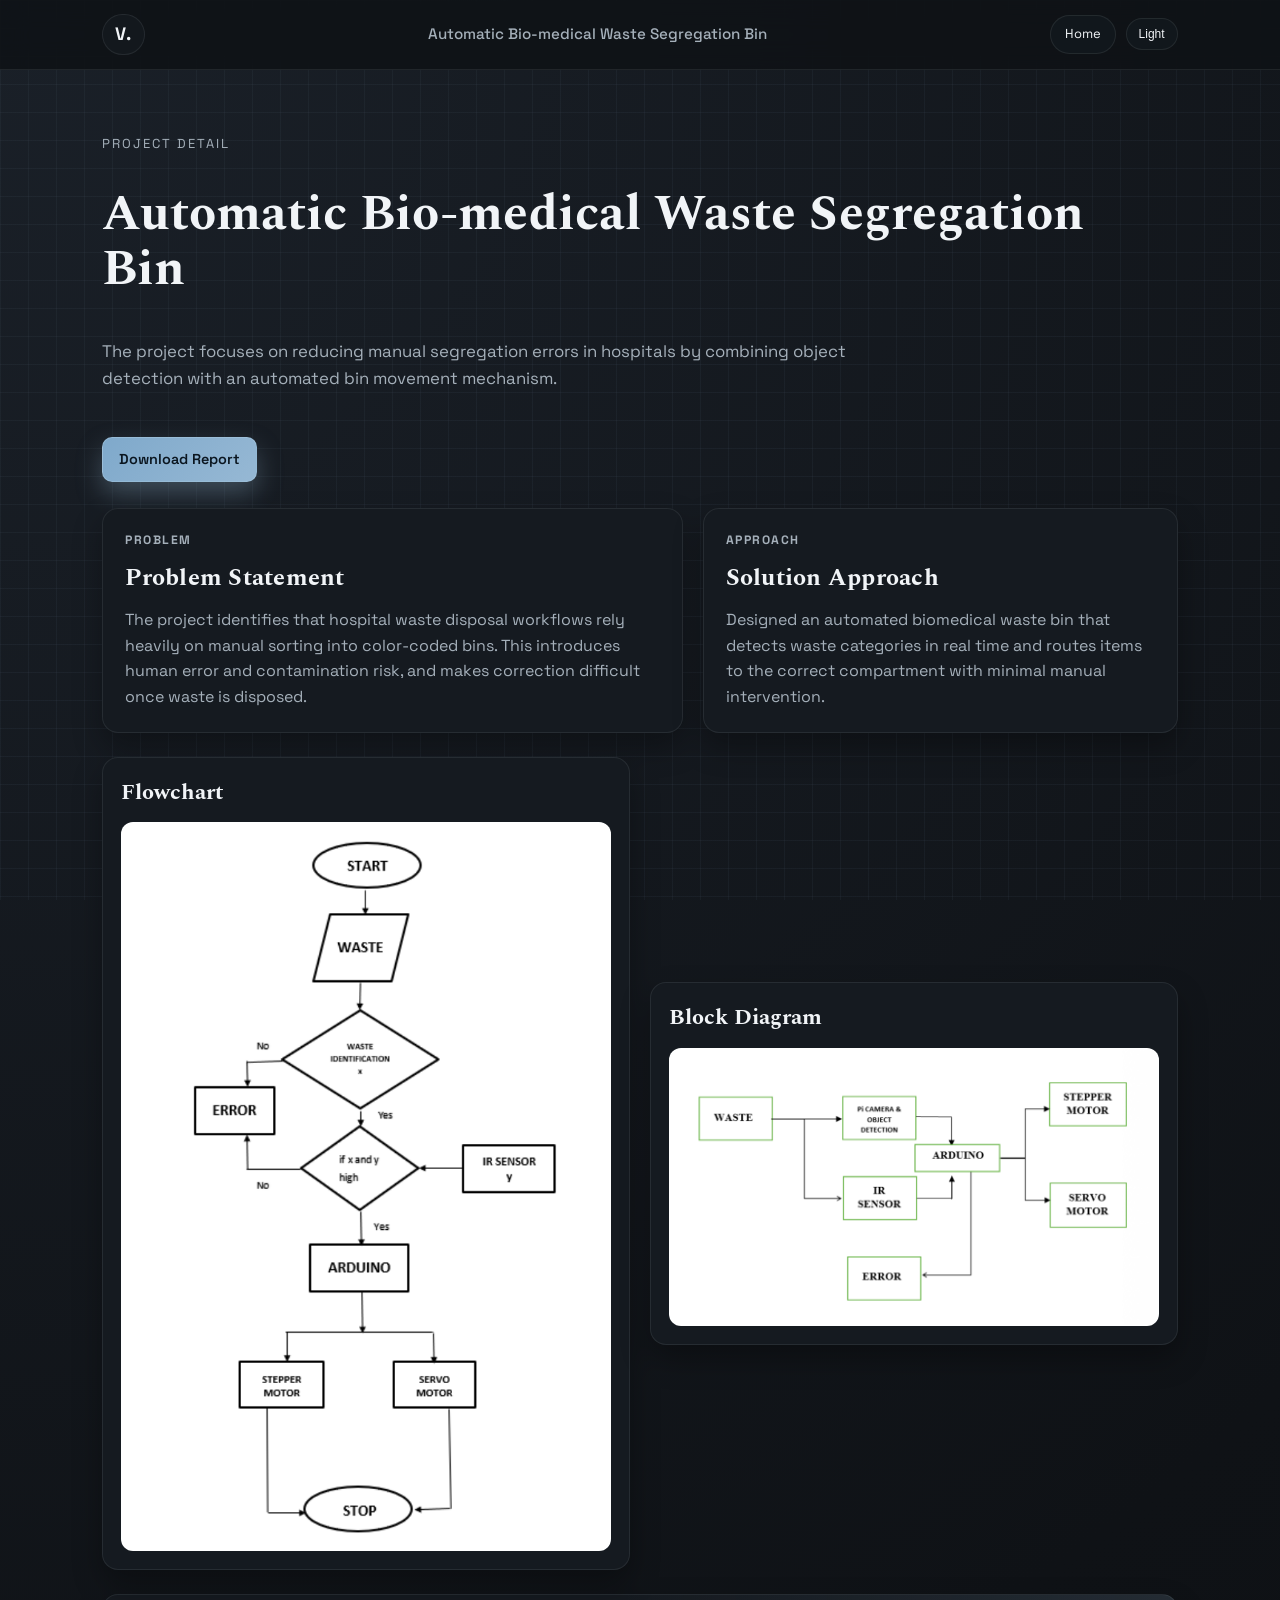
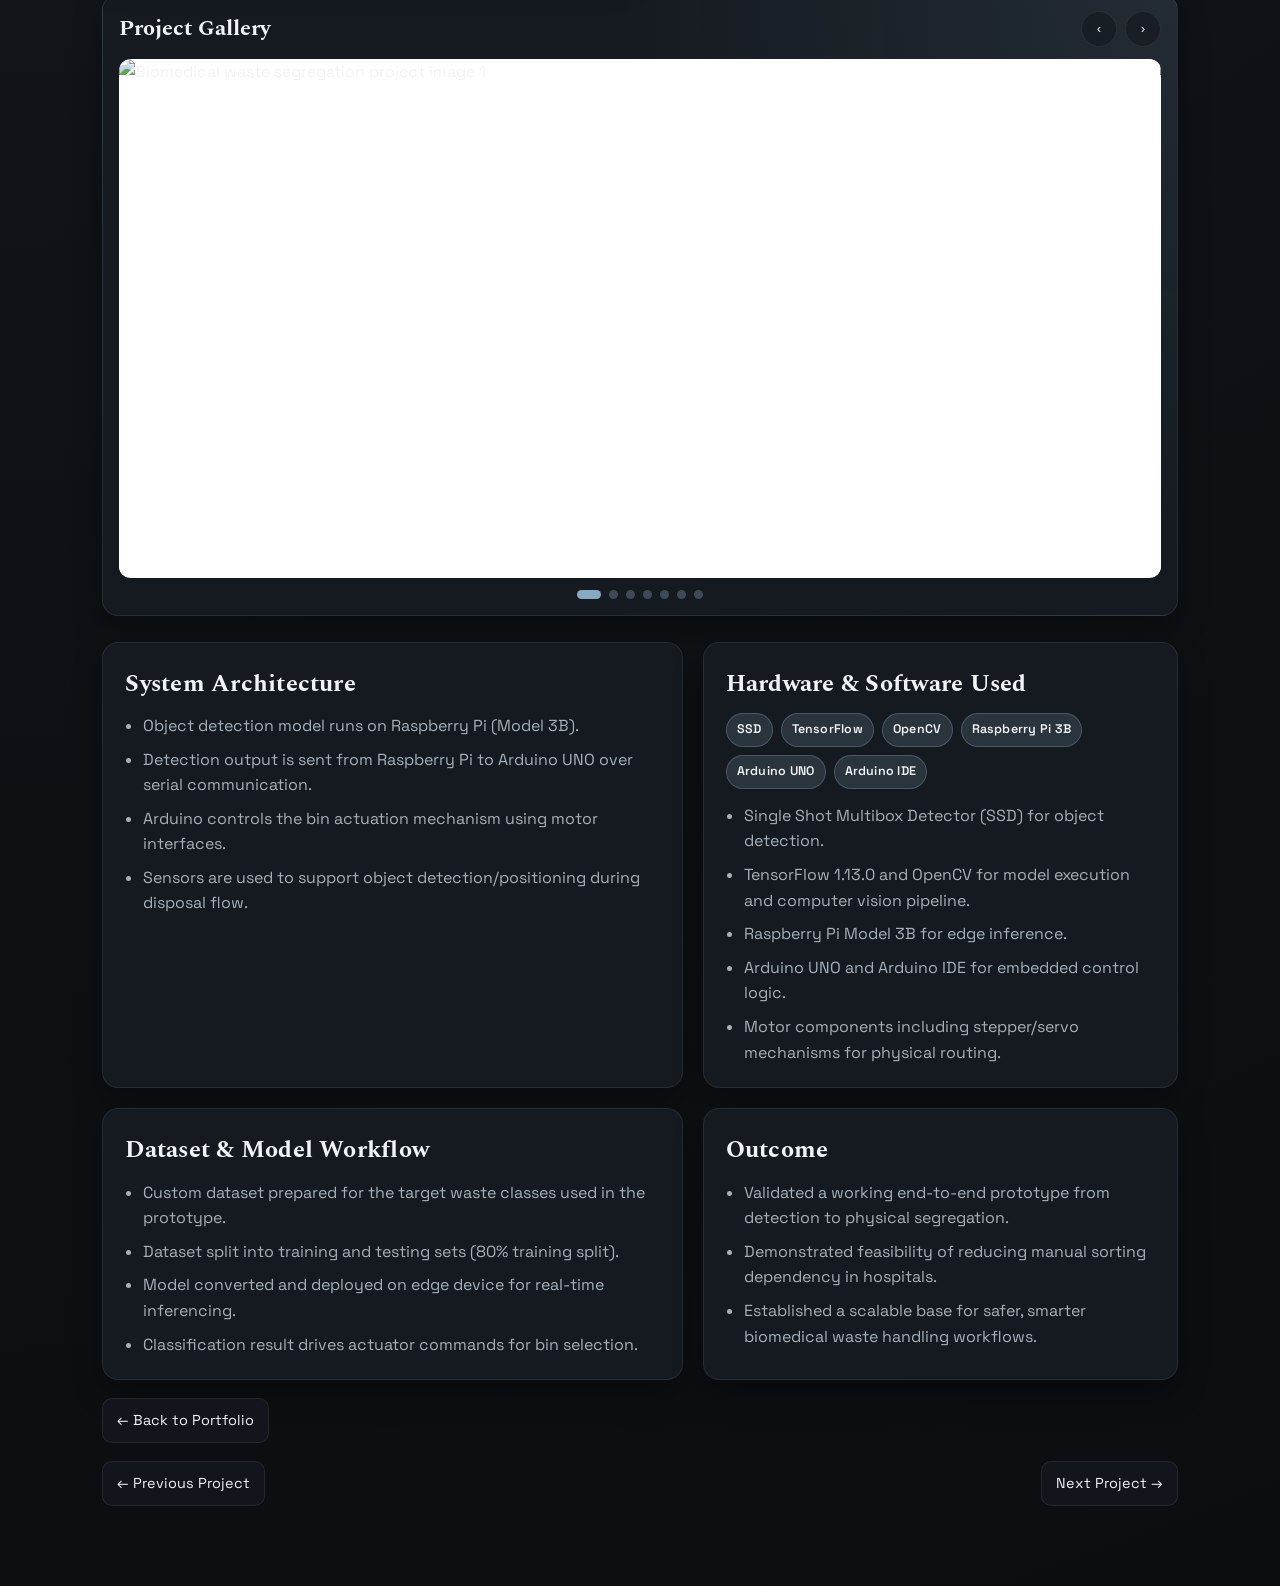
==== commit 96a1446d: "Add files via upload" ====
--- a/project-biomedical-waste.html
+++ b/project-biomedical-waste.html
@@ -27,7 +27,6 @@
     </header>
 
     <main>
-      <a class="back-to-portfolio" href="index.html#projects">&#8592; Back to Portfolio</a>
       <section class="project-header">
         <p class="eyebrow">Project Detail</p>
         <h1>Automatic Bio-medical Waste Segregation Bin</h1>
@@ -42,7 +41,8 @@
 
       <section class="project-grid">
         <article class="project-panel">
-          <h2>Project Context</h2>
+          <p class="panel-label">Problem</p>
+          <h2>Problem Statement</h2>
           <p>
             The project identifies that hospital waste disposal workflows rely heavily on manual sorting
             into color-coded bins. This introduces human error and contamination risk, and makes
@@ -51,10 +51,11 @@
         </article>
 
         <article class="project-panel">
-          <h2>Objective</h2>
+          <p class="panel-label">Approach</p>
+          <h2>Solution Approach</h2>
           <p>
-            Design an automated biomedical waste bin that detects the waste category and routes it to
-            the corresponding compartment with minimal manual intervention.
+            Designed an automated biomedical waste bin that detects waste categories in real time and
+            routes items to the correct compartment with minimal manual intervention.
           </p>
         </article>
       </section>
@@ -90,25 +91,25 @@
         <div class="carousel-viewport">
           <div class="carousel-track" id="carousel-track">
             <figure class="carousel-slide">
-              <img src="img1.png" alt="Biomedical waste segregation project image 1" />
+              <img src="biomedical-photos/img1.png" alt="Biomedical waste segregation project image 1" />
             </figure>
             <figure class="carousel-slide">
-              <img src="img2.png" alt="Biomedical waste segregation project image 2" />
+              <img src="biomedical-photos/img2.png" alt="Biomedical waste segregation project image 2" />
             </figure>
             <figure class="carousel-slide">
-              <img src="img3.png" alt="Biomedical waste segregation project image 3" />
+              <img src="biomedical-photos/img3.png" alt="Biomedical waste segregation project image 3" />
             </figure>
             <figure class="carousel-slide">
-              <img src="img4.png" alt="Biomedical waste segregation project image 4" />
+              <img src="biomedical-photos/img4.png" alt="Biomedical waste segregation project image 4" />
             </figure>
             <figure class="carousel-slide">
-              <img src="img5.png" alt="Biomedical waste segregation project image 5" />
+              <img src="biomedical-photos/img5.png" alt="Biomedical waste segregation project image 5" />
             </figure>
             <figure class="carousel-slide">
-              <img src="img6.png" alt="Biomedical waste segregation project image 6" />
+              <img src="biomedical-photos/img6.png" alt="Biomedical waste segregation project image 6" />
             </figure>
             <figure class="carousel-slide">
-              <img src="img7.png" alt="Biomedical waste segregation project image 7" />
+              <img src="biomedical-photos/img7.png" alt="Biomedical waste segregation project image 7" />
             </figure>
           </div>
         </div>
@@ -129,6 +130,14 @@
 
         <article class="project-panel">
           <h2>Hardware & Software Used</h2>
+          <div class="tool-stack" aria-label="Tools used in the project">
+            <span class="tool-chip">SSD</span>
+            <span class="tool-chip">TensorFlow</span>
+            <span class="tool-chip">OpenCV</span>
+            <span class="tool-chip">Raspberry Pi 3B</span>
+            <span class="tool-chip">Arduino UNO</span>
+            <span class="tool-chip">Arduino IDE</span>
+          </div>
           <ul>
             <li>Single Shot Multibox Detector (SSD) for object detection.</li>
             <li>TensorFlow 1.13.0 and OpenCV for model execution and computer vision pipeline.</li>
--- a/project-biomedical-waste.css
+++ b/project-biomedical-waste.css
@@ -984,14 +984,18 @@
   }
 }
       main {
-        max-width: 1000px;
-        margin: 0 auto;
+        max-width: none;
+        margin: 0;
       }
 
       .project-header {
         margin-top: 24px;
         display: grid;
         gap: 14px;
+      }
+
+      .project-header .tagline {
+        max-width: 760px;
       }
 
       .back-to-portfolio {
@@ -1128,6 +1132,7 @@
         height: 100%;
         display: block;
         object-fit: contain;
+        cursor: zoom-in;
       }
 
       .carousel-dots {
@@ -1163,17 +1168,49 @@
         font-family: "Spectral", serif;
         font-size: 1.5rem;
         margin-bottom: 10px;
+        font-weight: 700;
+        letter-spacing: 0.01em;
+      }
+
+      .panel-label {
+        margin: 0 0 8px;
+        font-size: 0.76rem;
+        font-weight: 700;
+        text-transform: uppercase;
+        letter-spacing: 0.12em;
+        color: var(--accent);
       }
 
       .project-panel p,
       .project-panel li {
         color: var(--muted);
+        line-height: 1.6;
       }
 
       .project-panel ul {
         padding-left: 18px;
         display: grid;
         gap: 8px;
+      }
+
+      .tool-stack {
+        display: flex;
+        flex-wrap: wrap;
+        gap: 8px;
+        margin: 2px 0 14px;
+      }
+
+      .tool-chip {
+        display: inline-flex;
+        align-items: center;
+        padding: 6px 10px;
+        border-radius: 999px;
+        font-size: 0.78rem;
+        font-weight: 600;
+        letter-spacing: 0.02em;
+        background: rgba(137, 169, 194, 0.18);
+        border: 1px solid rgba(137, 169, 194, 0.32);
+        color: var(--ink);
       }
 
       .diagram-wrap {
@@ -1325,6 +1362,12 @@
         box-shadow: 0 12px 24px rgba(39, 84, 122, 0.28);
       }
 
+      body.light-theme .tool-chip {
+        background: #eaf3fb;
+        border-color: rgba(53, 101, 141, 0.22);
+        color: #23415d;
+      }
+
       body.light-theme .pager-btn {
         background: #f3f8fd;
         color: #1c2733;
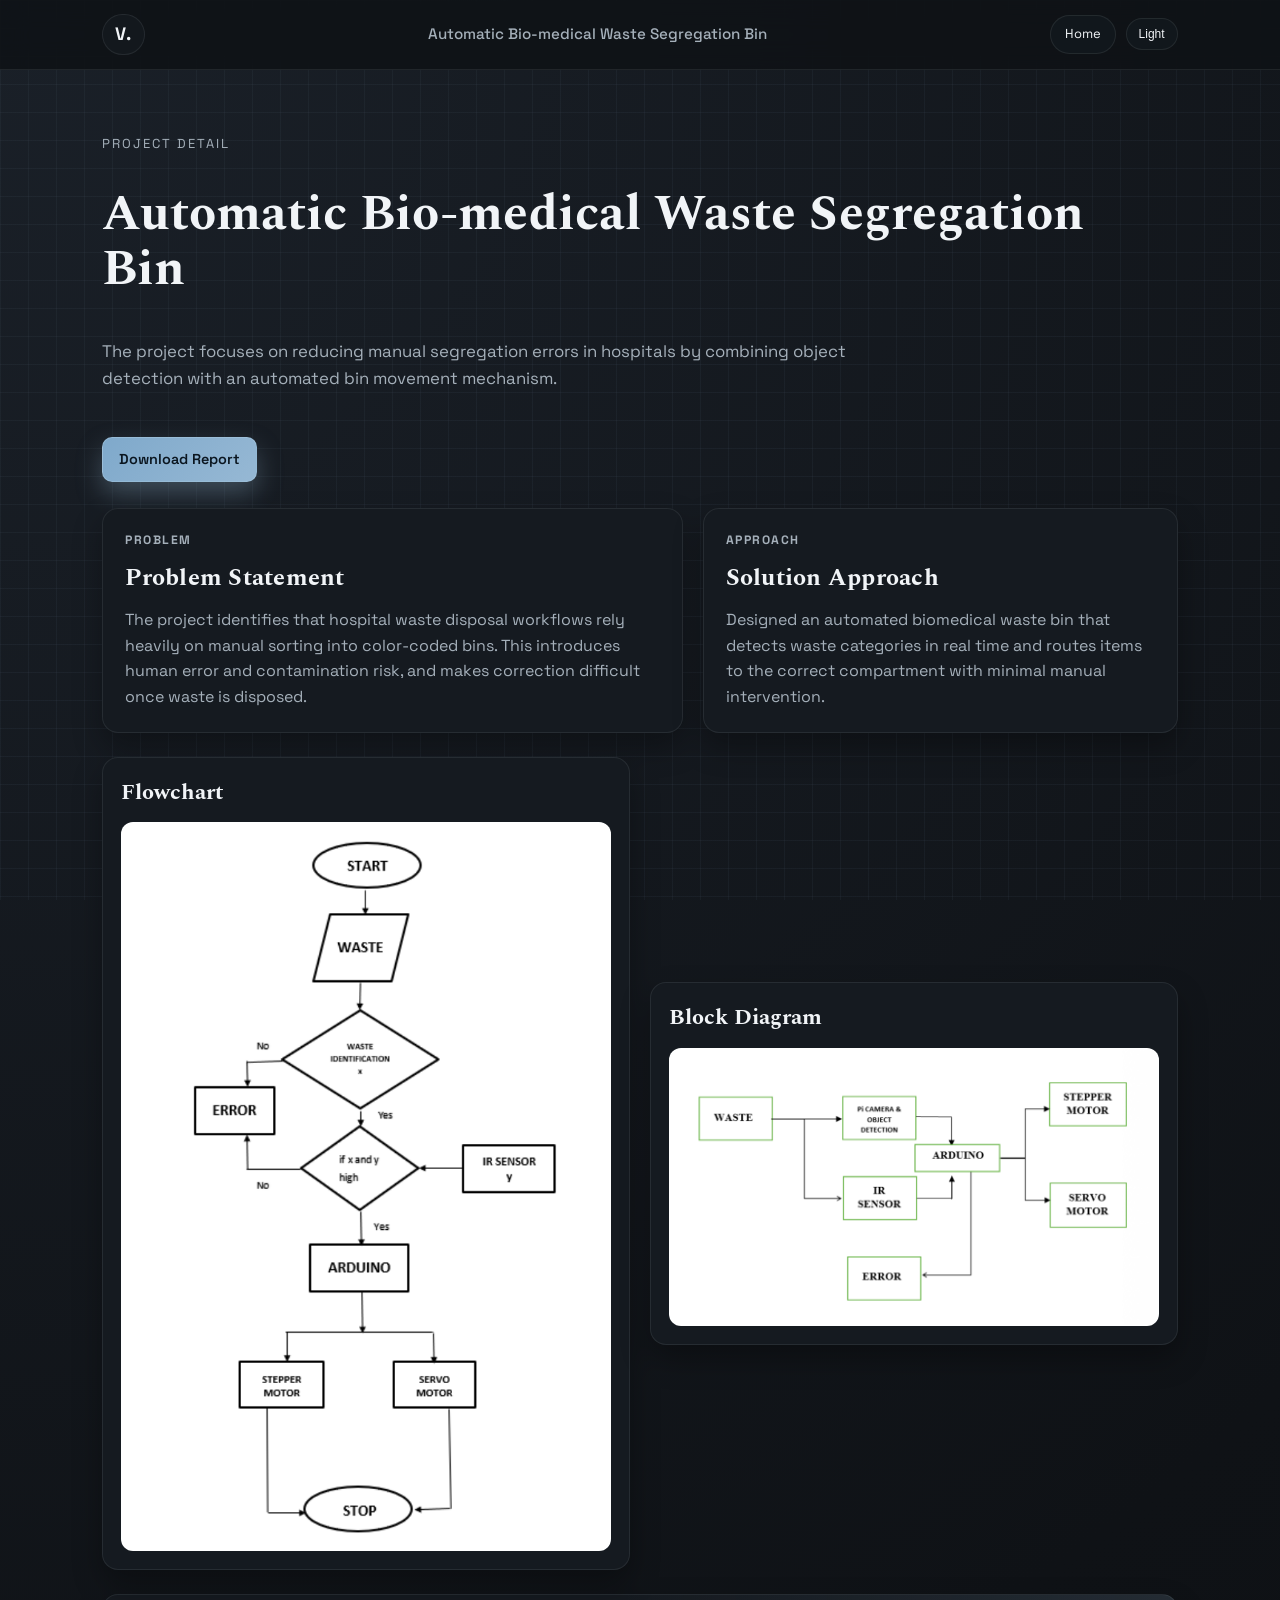
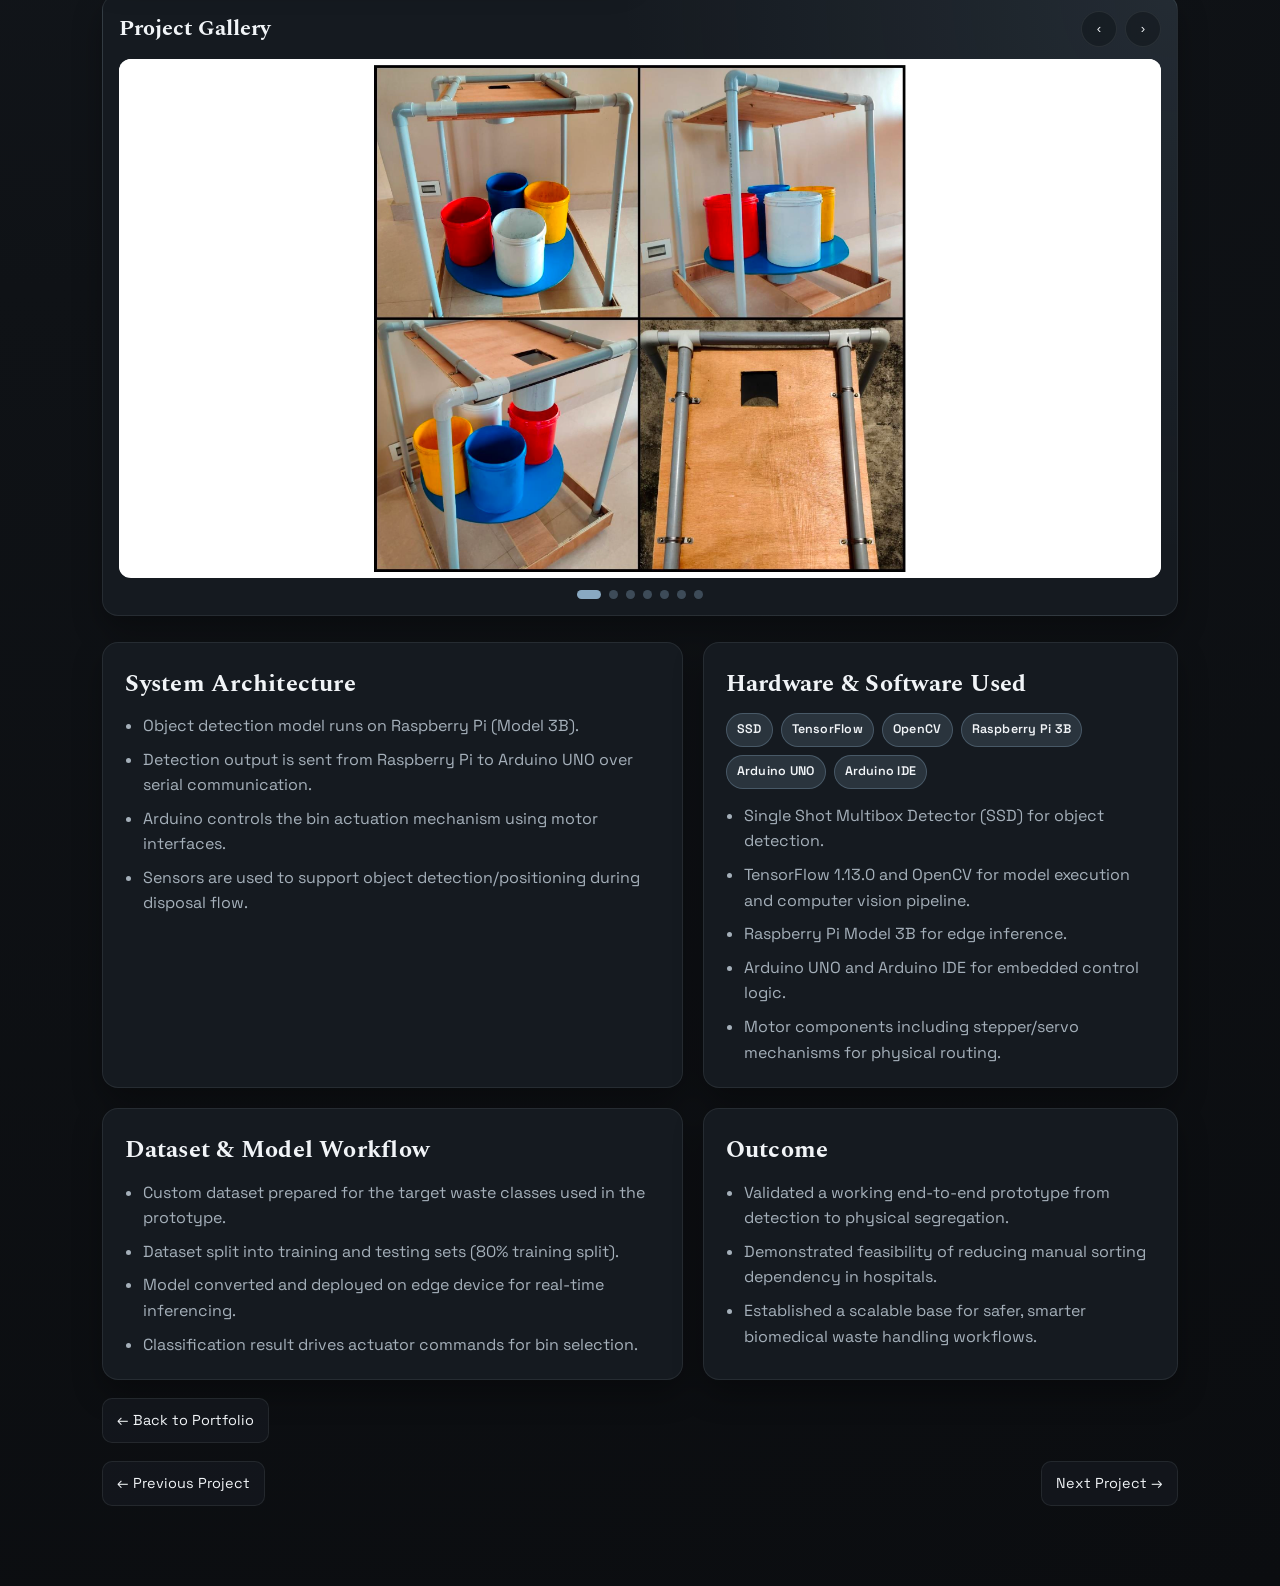
==== commit 729d5478: "Update image sources in biomedical waste project" ====
--- a/project-biomedical-waste.html
+++ b/project-biomedical-waste.html
@@ -91,25 +91,25 @@
         <div class="carousel-viewport">
           <div class="carousel-track" id="carousel-track">
             <figure class="carousel-slide">
-              <img src="biomedical-photos/img1.png" alt="Biomedical waste segregation project image 1" />
+              <img src="img1.png" alt="Biomedical waste segregation project image 1" />
             </figure>
             <figure class="carousel-slide">
-              <img src="biomedical-photos/img2.png" alt="Biomedical waste segregation project image 2" />
+              <img src="img2.png" alt="Biomedical waste segregation project image 2" />
             </figure>
             <figure class="carousel-slide">
-              <img src="biomedical-photos/img3.png" alt="Biomedical waste segregation project image 3" />
+              <img src="img3.png" alt="Biomedical waste segregation project image 3" />
             </figure>
             <figure class="carousel-slide">
-              <img src="biomedical-photos/img4.png" alt="Biomedical waste segregation project image 4" />
+              <img src="img4.png" alt="Biomedical waste segregation project image 4" />
             </figure>
             <figure class="carousel-slide">
-              <img src="biomedical-photos/img5.png" alt="Biomedical waste segregation project image 5" />
+              <img src="img5.png" alt="Biomedical waste segregation project image 5" />
             </figure>
             <figure class="carousel-slide">
-              <img src="biomedical-photos/img6.png" alt="Biomedical waste segregation project image 6" />
+              <img src="img6.png" alt="Biomedical waste segregation project image 6" />
             </figure>
             <figure class="carousel-slide">
-              <img src="biomedical-photos/img7.png" alt="Biomedical waste segregation project image 7" />
+              <img src="img7.png" alt="Biomedical waste segregation project image 7" />
             </figure>
           </div>
         </div>
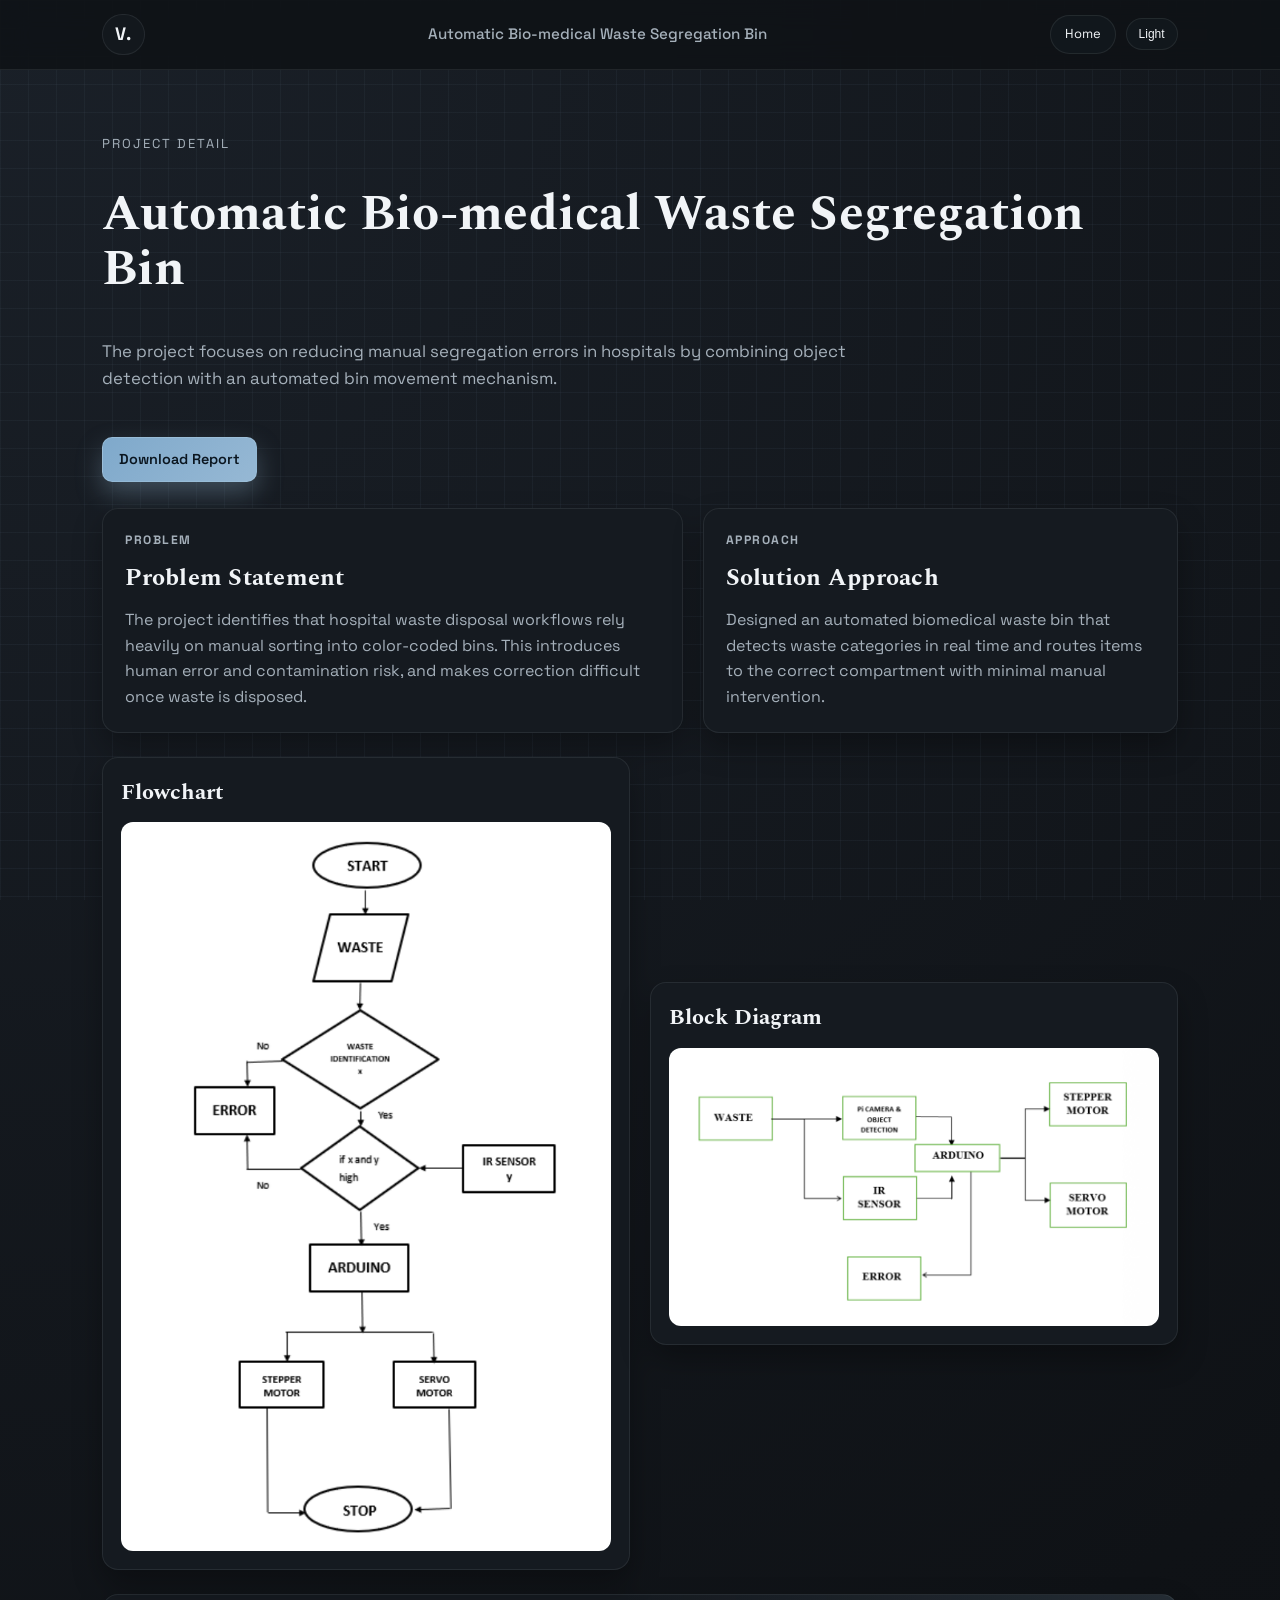
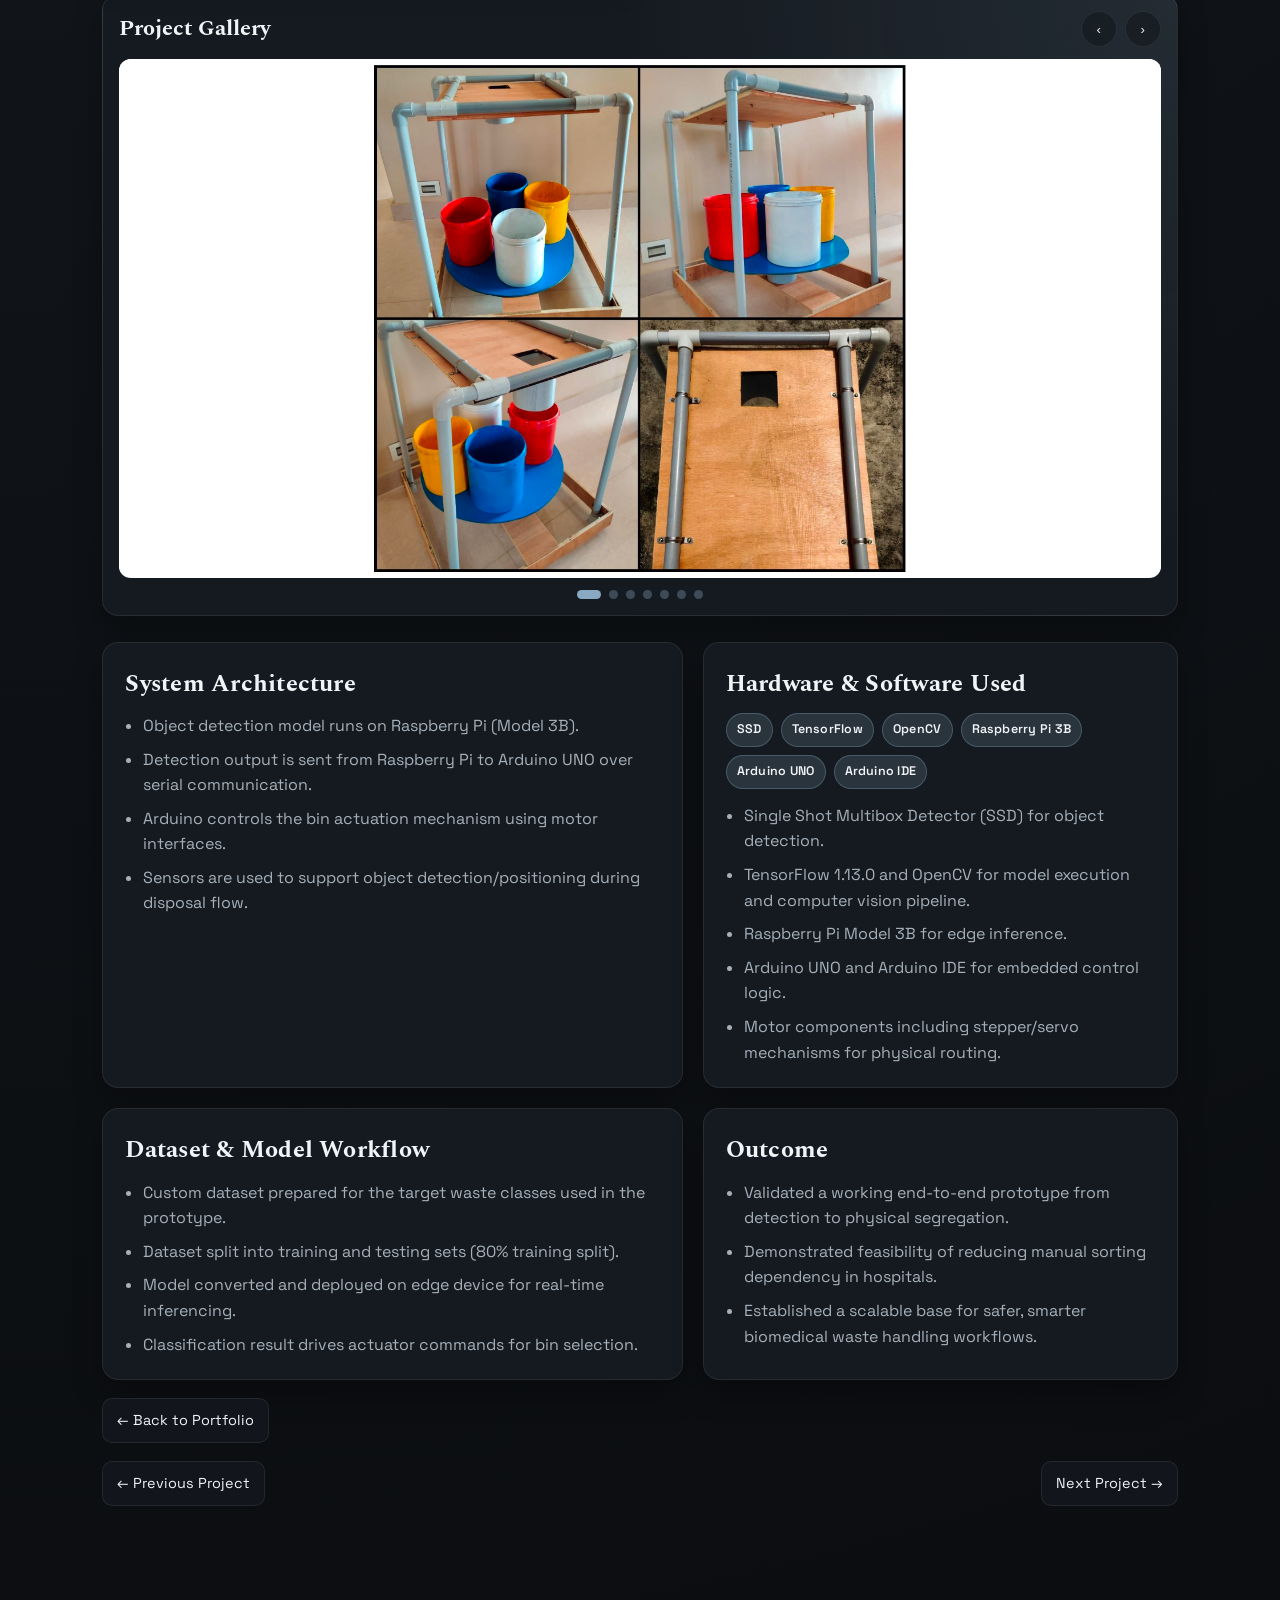
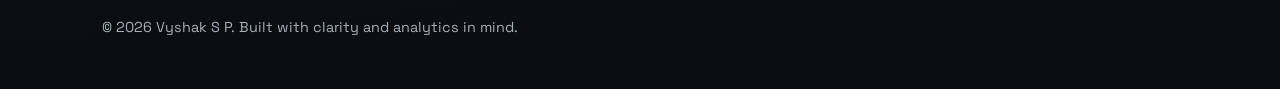
==== commit 6b085fd6: "Add files via upload" ====
--- a/project-biomedical-waste.html
+++ b/project-biomedical-waste.html
@@ -173,6 +173,9 @@
         <a class="pager-btn" href="project-single-window-portal.html">Next Project &#8594;</a>
       </div>
     </main>
+    <footer class="site-footer">
+      <p>© 2026 Vyshak S P. Built with clarity and analytics in mind.</p>
+    </footer>
     <div class="image-preview" id="image-preview" aria-hidden="true">
       <button class="preview-close" id="preview-close" type="button" aria-label="Close preview">&#10005;</button>
       <figure>
